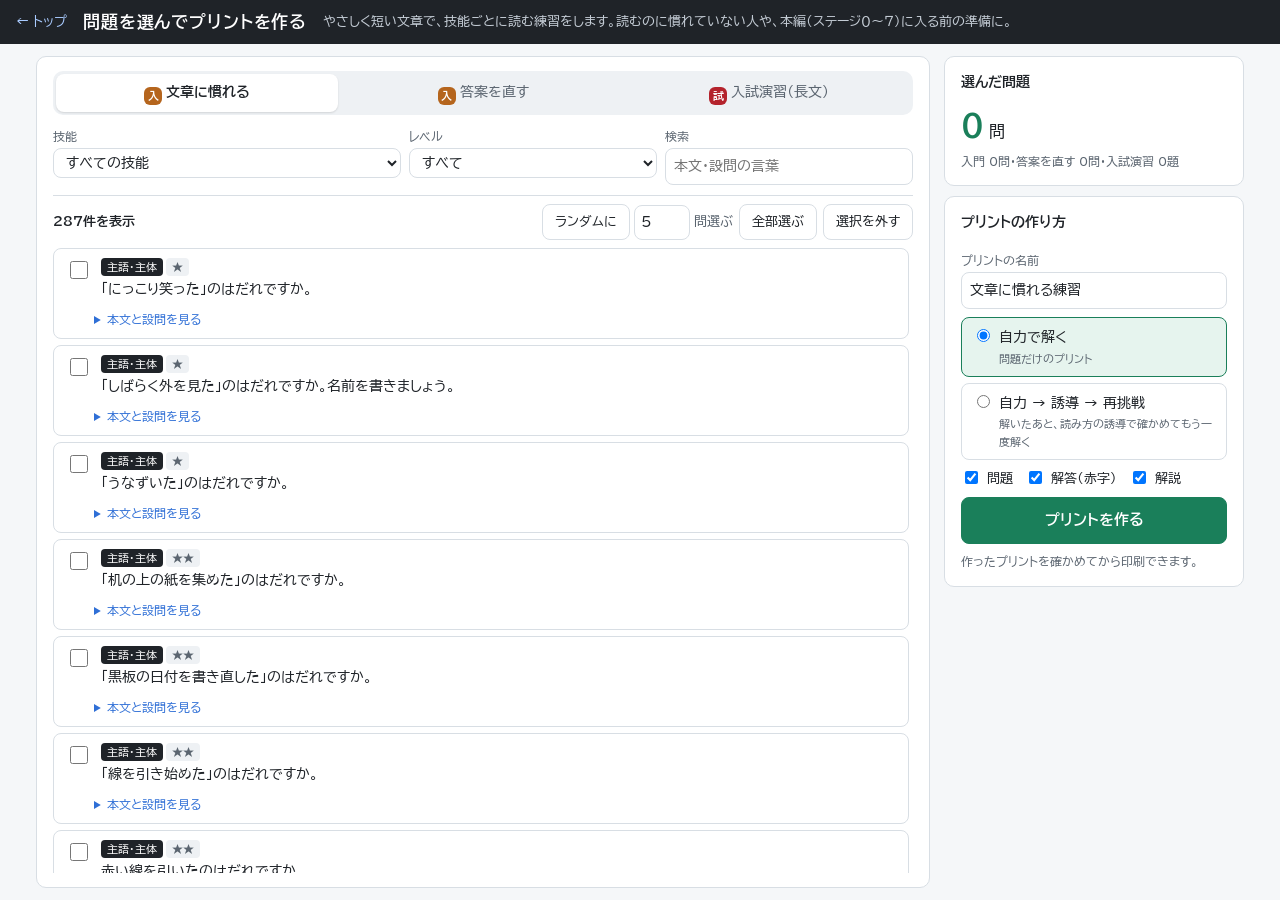
==== bank.html @ be64b283 "Restructure into 入門 → 本編 → 入試演習 and simplify the practice texts The practice bank did not line up wi" ====
<!doctype html>
<html lang="ja">
<head>
<meta charset="utf-8">
<meta name="viewport" content="width=device-width, initial-scale=1">
<title>練習問題｜読解ステップ</title>
<link rel="preconnect" href="https://fonts.googleapis.com">
<link rel="preconnect" href="https://fonts.gstatic.com" crossorigin>
<link href="https://fonts.googleapis.com/css2?family=BIZ+UDMincho&family=BIZ+UDPGothic:wght@400;700&display=swap" rel="stylesheet">
<link rel="stylesheet" href="assets/css/sheet.css">
<link rel="stylesheet" href="assets/css/ui.css">
<style>
  /* 練習問題ページ */

  .layout { display: grid; grid-template-columns: minmax(0, 1fr) 300px; gap: 14px; align-items: start; }
  .panel { background: var(--card); border: 1px solid var(--line); border-radius: var(--radius); padding: 14px 16px; min-width: 0; }

  .tabs { display: flex; gap: 4px; padding: 3px; background: var(--soft); border-radius: 10px; margin-bottom: 12px; }
  .tabs button .k { width: 18px; height: 18px; font-size: 11px; margin-right: 4px; vertical-align: -3px; }
  .tabs button { flex: 1; font: inherit; font-size: 14px; padding: 7px 8px; border: 0; border-radius: 8px; background: transparent; color: var(--sub); cursor: pointer; }
  .tabs button[aria-pressed="true"] { background: #fff; color: var(--ink); font-weight: 700; box-shadow: 0 1px 2px rgba(0, 0, 0, .12); }

  .filters { display: grid; grid-template-columns: minmax(0, 1.4fr) minmax(0, 1fr) minmax(0, 1fr); gap: 8px; margin-bottom: 10px; }
  .filters label { display: flex; flex-direction: column; gap: 2px; font-size: 12px; color: var(--sub); min-width: 0; }
  .filters label[hidden] { display: none; }

  .listbar { display: flex; gap: 6px; align-items: center; flex-wrap: wrap; font-size: 13px; color: var(--sub); padding: 8px 0; border-top: 1px solid var(--line); }
  .listbar #shown { margin-right: auto; font-weight: 700; color: var(--ink); }
  .listbar .rand { display: inline-flex; align-items: center; gap: 4px; }
  .listbar input[type="number"] { width: 4em; padding: 5px 6px; }

  .list { display: flex; flex-direction: column; gap: 6px; }
  .item { border: 1px solid var(--line); border-radius: 8px; background: #fff; }
  .item.on { background: var(--practice-soft); border-color: var(--practice); }
  .item .row { display: flex; gap: 10px; align-items: flex-start; padding: 9px 12px; cursor: pointer; }
  .item input { margin-top: 3px; width: 18px; height: 18px; flex: none; accent-color: var(--practice); }
  .item .qtext { font-size: 14px; min-width: 0; }
  .item .meta { display: flex; flex-wrap: wrap; gap: 3px; margin-bottom: 2px; }
  .item details { padding: 0 12px 8px 40px; font-size: 13px; }
  .item summary { cursor: pointer; color: var(--accent); font-size: 12px; }
  .item .pv { white-space: pre-wrap; background: var(--bg); padding: 8px; border-radius: 6px; margin: 6px 0; max-height: 260px; overflow: auto; }
  .tag { font-size: 11px; padding: 0 6px; border-radius: 4px; background: var(--soft); color: var(--sub); }
  .tag.st { background: var(--ink); color: #fff; }
  .empty { padding: 24px; text-align: center; color: var(--sub); }

  .side { position: sticky; top: 12px; display: flex; flex-direction: column; gap: 10px; }
  .side h2 { font-size: 14px; margin: 0 0 8px; }
  .countbox .count { font-size: 30px; font-weight: 700; color: var(--practice); font-variant-numeric: tabular-nums; }
  .small { font-size: 12px; color: var(--sub); }
  .opt { display: flex; flex-direction: column; gap: 8px; font-size: 14px; }
  .opt label { display: flex; gap: 6px; align-items: flex-start; }
  .opt .name { flex-direction: column; gap: 2px; font-size: 12px; color: var(--sub); }
  .opt .modes { display: grid; gap: 6px; }
  .opt .modes label { border: 1px solid var(--line); border-radius: 8px; padding: 8px 10px; cursor: pointer; }
  .opt .modes label:has(input:checked) { border-color: var(--practice); background: var(--practice-soft); }
  .opt .modes small { display: block; font-size: 11px; color: var(--sub); }
  .opt .outs { display: flex; flex-wrap: wrap; gap: 4px 12px; font-size: 13px; }
  .opt .btn.primary { padding: 10px 12px; font-size: 15px; width: 100%; }

  /* スマホ：設定は一覧の上、作るボタンは画面下に固定 */
  #mbar { display: none; }
  @media (max-width: 860px) {
    .layout { grid-template-columns: minmax(0, 1fr); }
    .side { position: static; }
    .side .countbox { display: none; }
    .opt .btn.primary, .opt .btn.primary + .small { display: none; }
    .filters { grid-template-columns: minmax(0, 1fr) minmax(0, 1fr); }
    .filters label:first-child { grid-column: 1 / -1; }
    .wrap { padding-bottom: 96px; }
    #mbar {
      display: flex; position: fixed; left: 0; right: 0; bottom: 0; z-index: 30;
      align-items: center; gap: 12px; padding: 10px 16px calc(10px + env(safe-area-inset-bottom, 0px));
      background: var(--ink); color: #fff;
    }
    #mbar .c { font-size: 14px; flex: 1; white-space: nowrap; }
    #mbar select { font-size: 13px; padding: 6px; }
    #mbar b { font-size: 20px; }
    #mbar .btn.primary { padding: 9px 16px; }
  }

  #out-bar { position: sticky; top: 0; z-index: 25; display: flex; gap: 12px; align-items: center; justify-content: center; flex-wrap: wrap; padding: 10px 16px; background: var(--ink); color: #fff; font-size: 14px; }
  #out-bar .btn { background: var(--accent); border-color: var(--accent); color: #fff; font-weight: 700; }
  #out-bar .small { color: #c4ccd5; }
  #out-bar .warn { color: #ffb4b4; }
  #sheets:not(:empty) { background: #8a8f96; }

  /* PC：1画面に収め、問題の一覧だけを中でスクロールする */
  @media (min-width: 861px) {
    .wrap { max-width: 1240px; padding: 12px 16px; height: calc(100vh - 44px); display: flex; flex-direction: column; }
    .layout { flex: 1; min-height: 0; grid-template-rows: minmax(0, 1fr); align-items: stretch; }
    .layout > .panel { height: 100%; display: flex; flex-direction: column; }
    .list { flex: 1; min-height: 0; overflow-y: auto; padding-right: 4px; }
    .side { position: static; height: 100%; overflow-y: auto; }
  }
  #out-bar[hidden] { display: none; }
  /* 作ったプリントの確認画面 */
  body.previewing .ui-shell, body.previewing #mbar { display: none; }
  #out-bar #back-pick { background: #fff; color: var(--ink); border-color: #fff; }
  @media print {
    .ui-shell, #out-bar, #mbar { display: none !important; }
    body.ui-page, #sheets:not(:empty) { background: none; }
  }
</style>
</head>
<body class="ui-page bank">
<div class="ui-shell">
  <header class="topbar">
    <a class="back" href="index.html">← トップ</a>
    <span class="logo">問題を選んでプリントを作る</span>
    <span class="crumb" id="kind-desc"></span>
  </header>
  <div class="wrap">
    <div class="layout">
      <section class="panel">
        <div class="tabs" role="group" aria-label="問題の種類">
          <button type="button" data-kind="skill" aria-pressed="true"><span class="k intro">入</span>文章に慣れる</button>
          <button type="button" data-kind="kaizen" aria-pressed="false"><span class="k intro">入</span>答案を直す</button>
          <button type="button" data-kind="big" aria-pressed="false"><span class="k exam">試</span>入試演習（長文）</button>
        </div>
        <div class="filters">
          <label id="f-skill-wrap">技能<select id="f-skill"></select></label>
          <label id="f-level-wrap">レベル<select id="f-level"></select></label>
          <label>検索<input type="text" id="f-q" placeholder="本文・設問の言葉"></label>
        </div>
        <div class="listbar">
          <span id="shown"></span>
          <span class="rand"><button type="button" class="btn" id="sel-rand">ランダムに</button><input type="number" id="rand-n" value="5" min="1" max="30" aria-label="ランダムに選ぶ数">問選ぶ</span>
          <button type="button" class="btn" id="sel-all">全部選ぶ</button>
          <button type="button" class="btn" id="sel-clear">選択を外す</button>
        </div>
        <div class="list" id="list"></div>
      </section>
      <aside class="side">
        <div class="panel countbox">
          <h2>選んだ問題</h2>
          <div><span class="count" id="count">0</span> 問</div>
          <div class="small" id="count-detail"></div>
        </div>
        <div class="panel opt">
          <h2>プリントの作り方</h2>
          <label class="name" for="p-title">プリントの名前<input type="text" id="p-title" value="文章に慣れる練習"></label>
          <div class="modes">
            <label><input type="radio" name="mode" value="self" checked><span>自力で解く<small>問題だけのプリント</small></span></label>
            <label><input type="radio" name="mode" value="guided"><span>自力 → 誘導 → 再挑戦<small>解いたあと、読み方の誘導で確かめてもう一度解く</small></span></label>
          </div>
          <div class="outs">
            <label><input type="checkbox" id="o-q" checked> 問題</label>
            <label><input type="checkbox" id="o-a" checked> 解答（赤字）</label>
            <label><input type="checkbox" id="o-k" checked> 解説</label>
          </div>
          <button type="button" class="btn primary" id="make">プリントを作る</button>
          <div class="small">作ったプリントを確かめてから印刷できます。</div>
        </div>
      </aside>
    </div>
  </div>
</div>
<div id="mbar"><span class="c"><b id="mcount">0</b> 問</span><select id="mmode" aria-label="プリントの形"><option value="self">自力で解く</option><option value="guided">自力→誘導→再挑戦</option></select><button type="button" class="btn primary" id="mmake">プリントを作る</button></div>
<div id="out-bar" hidden>
  <button type="button" class="btn" id="back-pick">← 問題選びにもどる</button>
  <span id="out-info"></span>
  <button type="button" class="btn" id="do-print">印刷する</button>
  <span class="small">A4・横向き／余白なし／倍率100％／背景のグラフィックをオン</span>
  <span class="warn" id="out-warn"></span>
</div>
<main class="sheets" id="sheets"></main>

<script src="assets/js/yomi.js"></script>
<script src="data/stages.js"></script>
<script src="data/bank.js"></script>
<script src="data/bank-plus.js"></script>
<script src="assets/js/practice.js"></script>
<script src="assets/js/bank.js"></script>
<script src="assets/js/fit.js"></script>
</body>
</html>
---- assets/css/sheet.css ----
/* =========================================================
   読解プリント：縦書き A4 横 印刷用スタイル
   ========================================================= */
@page { size: A4 landscape; margin: 0; }

:root {
  --ink: #1a1a1a;
  --sub: #555;
  --rule: #444;
  --soft: #f1f1ef;
  --ans: #d4002a;
  --sheet-w: 297mm;
  --sheet-h: 210mm;
}

* { box-sizing: border-box; -webkit-print-color-adjust: exact; print-color-adjust: exact; }

html, body { margin: 0; padding: 0; }
body {
  background: #8a8f96;
  color: var(--ink);
  font-family: "BIZ UDMincho", "Hiragino Mincho ProN", "Yu Mincho", "IPAMincho", serif;
}

/* ---------- 画面用ツールバー ---------- */
.toolbar {
  position: sticky; top: 0; z-index: 10;
  display: flex; flex-wrap: wrap; align-items: center; gap: 8px 12px;
  padding: 8px 16px;
  background: #1f2328; color: #fff;
  font-family: "BIZ UDPGothic", "Hiragino Sans", "Yu Gothic", sans-serif;
  font-size: 14px;
}
.toolbar .tb-row { display: flex; flex-wrap: wrap; gap: 8px 14px; align-items: center; }
.toolbar a { color: #a9cbff; text-decoration: none; }
.toolbar .title { font-weight: bold; font-size: 15px; margin-right: auto; min-width: 0; }
.toolbar .tb-prac { padding: 4px 12px; border-radius: 999px; background: #1a7f5a; color: #fff; font-weight: bold; font-size: 13px; }
.toolbar .tb-group { display: inline-flex; gap: 2px; padding: 2px; border-radius: 8px; background: #33383e; }
.toolbar .tb-group label { padding: 4px 10px; border-radius: 6px; }
.toolbar .tb-group label:has(input:checked) { background: #4a5058; }
.toolbar label { display: inline-flex; gap: 4px; align-items: center; cursor: pointer; }
.toolbar input { accent-color: #2f81f7; }
.toolbar button {
  font: inherit; font-weight: bold;
  padding: 6px 22px; border: 0; border-radius: 6px;
  background: #2f81f7; color: #fff; cursor: pointer;
}
.toolbar .warn { color: #ffb4b4; font-weight: bold; width: 100%; }
.toolbar .note { color: #aeb7c0; font-size: 12px; }
.toolbar :focus-visible { outline: 2px solid #a9cbff; outline-offset: 2px; }

.sheets { padding: 16px 0 40px; }

/* ---------- 用紙 ---------- */
.sheet {
  width: var(--sheet-w); height: var(--sheet-h);
  margin: 0 auto 16px;
  padding: 11mm 12mm 13mm;
  background: #fff;
  position: relative;
  overflow: hidden;
  box-shadow: 0 2px 10px rgba(0,0,0,.35);
}
.sheet.overflow { outline: 4px solid #e5484d; }
.sheet-body {
  writing-mode: vertical-rl;
  width: 100%; height: 100%;
  overflow: hidden;
  font-size: 10.5pt;
  line-height: 1.85;
}
.sheet-foot {
  position: absolute; left: 0; right: 0; bottom: 4.5mm;
  text-align: center; font-size: 8pt; color: var(--sub);
  font-family: "BIZ UDPGothic", sans-serif;
}

@media print {
  body { background: none; }
  .toolbar { display: none; }
  .sheets { padding: 0; }
  .sheet { margin: 0; box-shadow: none; break-after: page; page-break-after: always; }
  .sheet:last-child { break-after: auto; page-break-after: auto; }
  .sheet.overflow { outline: none; }
  .no-print { display: none !important; }
}

/* ---------- ブロック共通 ---------- */
.sheet-body > * { margin-block-end: 5mm; }
.sheet-body > *:last-child { margin-block-end: 0; }
.gothic { font-family: "BIZ UDPGothic", "Hiragino Sans", "Yu Gothic", sans-serif; }

/* ---------- 見出し（右端の帯） ---------- */
.head {
  display: flex; justify-content: space-between;
  padding-block-end: 3mm;
  border-block-end: 2px solid var(--ink);
  font-family: "BIZ UDPGothic", sans-serif;
}
.head .t-left { display: flex; gap: 3mm; align-items: flex-start; }
.head .stage {
  white-space: nowrap;
  display: inline-block;
  padding: 2mm 1mm; border-radius: 1.5mm;
  background: var(--ink); color: #fff;
  font-size: 9pt; line-height: 1.3; font-weight: bold;
}
.head .ttl { font-size: 15.5pt; font-weight: bold; line-height: 1.25; letter-spacing: .04em; }
.head .subttl { font-size: 9.5pt; color: var(--sub); line-height: 1.4; }
.head .level { font-size: 9pt; line-height: 1.4; }
.head .fields { display: flex; gap: 0; align-items: stretch; font-size: 8.5pt; line-height: 1.4; }
.head .field {
  border: 1px solid var(--rule);
  padding: 1.5mm .8mm;
  inline-size: auto;
}
.head .field + .field { border-block-start: 0; }
.head .field.name { min-inline-size: 36mm; }
.head .field.date { min-inline-size: 25mm; }
.head .field.self { min-inline-size: 30mm; }
.head.cont .ttl { font-size: 12pt; }

/* ---------- ねらい ---------- */
.aim {
  font-family: "BIZ UDPGothic", sans-serif;
  font-size: 9pt; line-height: 1.6; color: var(--sub);
}

/* ---------- ポイント（学習の要点） ---------- */
.point {
  border: 1.5px solid var(--ink);
  background: var(--soft);
  padding: 3mm 2.5mm;
  font-size: 10pt; line-height: 1.75;
}
.point .pt-ttl {
  display: inline-block; margin-block-end: 1.5mm;
  padding: 1.2mm .6mm; background: var(--ink); color: #fff;
  font-family: "BIZ UDPGothic", sans-serif; font-weight: bold; font-size: 9.5pt; line-height: 1.2;
}
.point p { margin: 0; }
.point b, .rule b { font-family: "BIZ UDPGothic", sans-serif; }
.point .rule {
  margin-block: 1.5mm; padding: 1.5mm 1mm;
  border: 1px dashed var(--ink); background: #fff;
}

/* ---------- 例題 ---------- */
.ex {
  border: 1px solid var(--rule);
  padding: 3mm 2.5mm;
  font-size: 10pt;
}
.ex .ex-ttl {
  font-family: "BIZ UDPGothic", sans-serif; font-weight: bold;
}
.ex p { margin: 0; }
.ex .ex-a { color: var(--ink); font-family: "BIZ UDPGothic", sans-serif; }

/* ---------- 問題 ---------- */
.q { }
.q .q-ttl {
  font-family: "BIZ UDPGothic", sans-serif; font-weight: bold;
  font-size: 10.5pt;
}
.q .q-no {
  display: inline-block;
  padding: .8mm .4mm; margin-inline-end: 1mm;
  border: 1.5px solid var(--ink); border-radius: 1mm;
  font-size: 10pt; line-height: 1.1; font-weight: bold;
}
.q p { margin: 0; }
.q .sub { margin-block-start: 1.2mm; }
.q .sub-no { font-family: "BIZ UDPGothic", sans-serif; font-weight: bold; }
.indent { padding-inline-start: 1em; }
.hang { padding-inline-start: 1.5em; text-indent: -1.5em; }
.mt { margin-block-start: 1.5mm; }
.mt2 { margin-block-start: 3mm; }
.small { font-size: 9pt; }
.right { text-align: end; }

/* ---------- 本文 ---------- */
.passage {
  border-inline-start: 0;
  padding-block: 0 1mm;
  font-size: 10.5pt; line-height: 1.95;
}
.passage .ps-ttl { font-family: "BIZ UDPGothic", sans-serif; font-weight: bold; font-size: 10pt; }
.passage p { margin: 0; text-indent: 1em; }
.passage p.noind { text-indent: 0; }
.passage .pno {
  font-family: "BIZ UDPGothic", sans-serif; font-size: 8.5pt;
  text-indent: 0; margin-inline-end: .2em;
}
.passage .src { font-size: 8.5pt; color: var(--sub); text-align: end; text-indent: 0; }
.frame { border: 1px solid var(--rule); padding: 2.5mm 2mm; }

/* 傍線・波線 */
.bo {
  text-decoration: underline; text-decoration-thickness: 1px;
  text-underline-position: right; text-underline-offset: 1.5px;
}
.bo2 {
  text-decoration: underline double; text-decoration-thickness: 1px;
  text-underline-position: right; text-underline-offset: 1.5px;
}
.nami {
  text-decoration: underline wavy; text-decoration-thickness: 1px;
  text-underline-position: right; text-underline-offset: 1.5px;
}
.bo-no { font-family: "BIZ UDPGothic", sans-serif; font-size: 8.5pt; }
.em { font-family: "BIZ UDPGothic", sans-serif; font-weight: bold; }
.dots { text-emphasis: filled dot; -webkit-text-emphasis: filled dot; }

/* ---------- 解答欄 ---------- */
.a { visibility: hidden; color: var(--ans); font-family: "BIZ UDPGothic", sans-serif; }
.show-ans .a { visibility: visible; }

/* （　　）型の書き込み欄 */
.blank {
  display: inline-block; position: relative;
  block-size: 1.9em;
  border: 1px solid var(--rule);
  vertical-align: middle;
  margin-inline: .15em;
  line-height: 1.8em;
  text-indent: 0;
}
.blank > .a {
  position: absolute; inset: 0;
  padding-block-start: .25em;
  font-size: .82em; line-height: 2.25em;
  white-space: nowrap; overflow: visible;
}
.blank > .lbl {
  position: absolute; inset-block-start: -.05em; inset-inline-start: -.05em;
  font-size: 7pt; line-height: 1; color: var(--sub);
  font-family: "BIZ UDPGothic", sans-serif;
}

/* 本文中の空所（Ａ）など */
.slot {
  display: inline-block; position: relative;
  inline-size: 2.2em; block-size: 1.7em;
  border: 1px solid var(--ink);
  vertical-align: middle; text-align: center;
  margin-inline: .1em; text-indent: 0;
  font-family: "BIZ UDPGothic", sans-serif; font-size: .9em; line-height: 1.7em;
}
.show-ans .slot .slbl { display: none; }
.slot .a { position: absolute; inset: 0; line-height: 1.85em; }

/* 記号を書く□ */
.kbox {
  display: inline-block; position: relative;
  inline-size: 2.3em; block-size: 2.3em;
  border: 1.5px solid var(--ink);
  vertical-align: middle; text-align: center;
  margin-inline: .2em; text-indent: 0;
  line-height: 2.2em;
}
.kbox > .a { font-size: 1.1em; }
.kbox-wide { inline-size: auto; padding-inline: .4em; min-inline-size: 2.3em; }
.kbox-wide > .a { white-space: nowrap; }

/* 書き込み行（縦の罫線） */
.lines {
  position: relative;
  display: block;
  border: 1px solid var(--rule);
  background-image: repeating-linear-gradient(to left, transparent 0 calc(var(--lh) - .25mm), #9a9a9a calc(var(--lh) - .25mm) var(--lh));
  margin-block-start: 1.5mm;
  text-indent: 0;
}
.lines > .a {
  display: block;
  padding-inline: 1.5mm;
  font-size: 9.5pt;
  white-space: normal;
}
.lines > .a.fit { position: absolute; inset: 0; overflow: hidden; }

/* 原稿用紙 */
.genko {
  display: block; position: relative;
  font-size: 0; line-height: 0;
  margin-block-start: 1.5mm;
  border: 1.5px solid var(--ink);
  inline-size: max-content;
  text-indent: 0;
}
.genko .gc { display: block; block-size: 7mm; white-space: nowrap; }
.genko .gc + .gc { border-block-start: 1px solid #888; }
.genko .gc.five { border-block-end: 1.5px solid var(--ink); }
.genko .cell {
  display: inline-block;
  inline-size: 7mm; block-size: 7mm;
  font-size: 10.5pt; line-height: 7mm; text-align: center;
  vertical-align: top;
}
.genko .cell + .cell { border-block-start: 1px dotted #9a9a9a; }
.genko .cell .a { font-family: "BIZ UDMincho", serif; }
.genko-cap { font-family: "BIZ UDPGothic", sans-serif; font-size: 8pt; color: var(--sub); }

/* 選択肢 */
.choices { margin-block-start: 1mm; }
.choices > div { padding-inline-start: 1.5em; text-indent: -1.5em; }
.choices .ck { font-family: "BIZ UDPGothic", sans-serif; font-weight: bold; margin-inline-end: .5em; }
.show-ans .choices > div.correct .ck {
  border-radius: 50%; outline: 1.5px solid var(--ans); color: var(--ans);
}

/* 語群 */
.gogun {
  display: inline-block;
  border: 1px solid var(--rule); padding: 1mm .8mm;
  font-size: 9.5pt; line-height: 2;
  text-indent: 0;
}
.gogun .gg-ttl { font-family: "BIZ UDPGothic", sans-serif; font-size: 8.5pt; }

/* ヒント */
.hint {
  border: 1.5px dotted var(--ink);
  border-radius: 2mm;
  padding: 2.5mm 2mm;
  font-size: 9.5pt; line-height: 1.7;
}
.hint .h-ttl { font-family: "BIZ UDPGothic", sans-serif; font-weight: bold; }
.hint p { margin: 0; }

/* 手順（解き方チェック） */
.steps { margin-block-start: 1mm; }
.steps .st {
  display: block;
  padding-inline-start: 2.6em; text-indent: -2.6em;
}
.steps .st-no {
  display: inline-block; text-indent: 0;
  inline-size: auto; padding: .4mm .3mm; margin-inline-end: .4em;
  background: var(--ink); color: #fff;
  font-family: "BIZ UDPGothic", sans-serif; font-size: 8.5pt; line-height: 1.2;
}

/* 図：流れ（ア→イ→ウ／心情の変化など） */
.flow {
  display: flex; flex-direction: column;
  align-items: flex-start; gap: 0;
  margin-block-start: 1.5mm;
  text-indent: 0;
}
.flow .fbox {
  border: 1.5px solid var(--ink);
  padding: 1.5mm 1.2mm;
  inline-size: var(--fh, 62mm);
  min-block-size: 16mm;
  font-size: 10pt; line-height: 1.75;
  position: relative;
}
.flow .fbox .flbl {
  display: inline-block;
  padding: .5mm .3mm; margin-inline-end: 1mm;
  background: var(--ink); color: #fff;
  font-family: "BIZ UDPGothic", sans-serif; font-size: 8.5pt; line-height: 1.2;
}
.flow .fbox.blankbox { min-block-size: 22mm; }
.flow .fbox .a { font-size: 9.5pt; }
.flow .fcon {
  inline-size: var(--fh, 62mm);
  padding-block: 1mm;
  display: flex; flex-direction: row; align-items: center; justify-content: center; gap: 1mm;
  font-family: "BIZ UDPGothic", sans-serif; font-size: 8.5pt; line-height: 1.2;
}
.flow .fcon svg { writing-mode: horizontal-tb; display: block; }

/* 小問の二段組 */
.qgrid { display: flex; flex-direction: row; flex-wrap: wrap; gap: 4mm 4mm; margin-block-start: 1.5mm; }
.qcell { flex: none; }

/* 表 */
table.tbl { border-collapse: collapse; font-size: 9.5pt; line-height: 1.6; text-indent: 0; }
table.tbl th, table.tbl td { border: 1px solid var(--rule); padding: 1.5mm 1mm; vertical-align: top; }
table.tbl th { background: var(--soft); font-family: "BIZ UDPGothic", sans-serif; font-weight: bold; }
table.tbl td.tw { block-size: 2.8em; }
table.tbl td.tw { position: relative; }
table.tbl td.tw .a { position: absolute; inset: 1mm; font-size: 9pt; line-height: 1.5; }

/* 解説ページ */
.kai {
  font-size: 9.8pt; line-height: 1.8;
}
.kai .k-ttl {
  font-family: "BIZ UDPGothic", sans-serif; font-weight: bold;
}
.kai .k-ans {
  font-family: "BIZ UDPGothic", sans-serif; color: var(--ans); font-weight: bold;
}
.kai p { margin: 0; }
.kai .k-rule {
  display: inline-block; margin-block-start: 1mm;
  border: 1px solid var(--ink); padding: .8mm .6mm;
  font-family: "BIZ UDPGothic", sans-serif; font-size: 8.5pt; line-height: 1.5;
}

.tcy { text-combine-upright: all; -webkit-text-combine: horizontal; }

/* 会話文の行は字下げしない */
.passage p:has(> .noind-line:first-child) { text-indent: 0; }
.tw-sp { display: inline-block; block-size: 2.4em; }

/* 画面の縮小表示（fit.js）は印刷では使わない */
@media print { .sheets { zoom: 1 !important; } }
.sheets:empty { padding: 0; }
---- assets/css/ui.css ----
/* =========================================================
   画面用（一覧・練習問題ページ）の共通スタイル
   ========================================================= */
:root {
  --ink: #1f2328;
  --sub: #5b6570;
  --line: #d8dee4;
  --soft: #eef1f4;
  --bg: #f5f7f9;
  --card: #fff;
  --accent: #2f6fd6;
  --accent-soft: #eaf1fd;
  --learn: #2f6fd6;
  --practice: #1a7f5a;
  --practice-soft: #e6f4ee;
  --intro: #b5651d;
  --intro-soft: #fbf1e7;
  --radius: 10px;
}
* { box-sizing: border-box; }
body.ui-page {
  margin: 0; background: var(--bg); color: var(--ink);
  font-family: "BIZ UDPGothic", "Hiragino Sans", "Yu Gothic", sans-serif;
  line-height: 1.65; -webkit-text-size-adjust: 100%;
}
.ui-page a { color: var(--accent); }
.ui-page :focus-visible { outline: 2px solid var(--accent); outline-offset: 2px; }

/* ---------- 共通の部品 ---------- */
.wrap { max-width: 1120px; margin: 0 auto; padding: 18px 16px 72px; }
.k { display: inline-grid; place-items: center; flex: none; width: 22px; height: 22px; border-radius: 6px; color: #fff; font-size: 13px; font-weight: 700; line-height: 1; }
.k.learn { background: var(--learn); }
.k.practice { background: var(--practice); }
.k.exam { background: #b4232c; }
.k.intro { background: var(--intro); }

.badge { flex: none; width: 44px; height: 44px; border-radius: 10px; background: var(--ink); color: #fff; display: grid; place-items: center; font-weight: 700; font-size: 20px; }
.stage-body { display: grid; grid-template-columns: minmax(0, 1.55fr) minmax(0, 1fr); border-top: 1px solid var(--line); }
@media (max-width: 820px) { .stage-body { grid-template-columns: minmax(0, 1fr); } }

.col { padding: 12px 18px 16px; min-width: 0; }
.col-h { display: flex; align-items: center; gap: 8px; font-size: 14px; font-weight: 700; margin-bottom: 6px; }
.col-h .cnt { margin-left: auto; font-weight: 400; font-size: 12px; color: var(--sub); }

/* 解き方プリントの一覧（1行1枚） */
.plist { list-style: none; margin: 0; padding: 0; }
.plist a {
  display: grid; grid-template-columns: 2.6em minmax(0, 1fr) auto; gap: 8px; align-items: baseline;
  padding: 7px 8px; margin: 0 -8px; border-radius: 6px; color: var(--ink); text-decoration: none;
}
.plist a:hover { background: var(--accent-soft); }
.plist .pid { font-weight: 700; color: var(--learn); font-variant-numeric: tabular-nums; }
.plist .pt { font-weight: 700; font-size: 14px; }
.plist .ps { display: block; font-size: 12px; color: var(--sub); font-weight: 400; }
.lv { display: inline-flex; gap: 1px; }
.lv i { width: 7px; height: 7px; border-radius: 50%; background: var(--line); }
.lv i.on { background: var(--learn); }
.col .more { display: inline-block; margin-top: 8px; font-size: 13px; text-decoration: none; }

/* 練習問題 */
.col.practice { background: var(--practice-soft); border-left: 1px solid var(--line); }
@media (max-width: 820px) { .col.practice { border-left: 0; border-top: 1px solid var(--line); } }
.col.practice .col-h { color: var(--practice); }
.chips { display: flex; flex-wrap: wrap; gap: 4px; margin: 2px 0 12px; }
.chip { font-size: 12px; padding: 1px 8px; border-radius: 999px; background: #fff; border: 1px solid #cfe3d8; color: #2c4a3d; }
.acts { display: grid; gap: 6px; }
.ui-page .act {
  display: flex; justify-content: space-between; align-items: center; gap: 8px;
  padding: 8px 12px; border-radius: 8px; text-decoration: none; font-size: 14px; font-weight: 700;
  background: var(--practice); color: #fff;
}
.ui-page .act small { font-weight: 400; font-size: 12px; opacity: .9; }
.ui-page .act.sub { background: #fff; color: var(--practice); border: 1px solid var(--practice); }
.ui-page .act:hover { filter: brightness(1.06); }

/* ---------- ボタン・フォーム（共通） ---------- */
.btn {
  font: inherit; font-size: 13px; padding: 6px 12px; border: 1px solid var(--line); border-radius: 8px;
  background: #fff; color: var(--ink); cursor: pointer; text-decoration: none; display: inline-block;
}
.btn:hover { background: var(--soft); }
.ui-page .btn.primary { background: var(--practice); border-color: var(--practice); color: #fff; font-weight: 700; }
.btn.primary:hover { filter: brightness(1.06); background: var(--practice); }
.ui-page select, .ui-page input[type="text"], .ui-page input[type="number"] {
  font: inherit; font-size: 14px; padding: 6px 8px; border: 1px solid var(--line); border-radius: 8px;
  background: #fff; color: var(--ink); max-width: 100%; min-width: 0;
}

/* =========================================================
   1画面に収めるレイアウト（上のバー＋左のステージ一覧＋右の内容）
   ========================================================= */
.topbar {
  display: flex; align-items: center; gap: 10px 16px; flex-wrap: wrap;
  padding: 8px 16px; background: var(--ink); color: #fff; font-size: 13px;
}
.topbar .logo { font-size: 17px; font-weight: 700; letter-spacing: .05em; color: #fff; text-decoration: none; }
.topbar .crumb { color: #c4ccd5; display: flex; align-items: center; gap: 6px; flex-wrap: wrap; }
.topbar .crumb .k { width: 18px; height: 18px; font-size: 11px; }
.topbar .tip { margin-left: auto; color: #8d97a1; font-size: 12px; }
.topbar a.back { color: #a9cbff; text-decoration: none; }

.app { display: grid; grid-template-columns: 236px minmax(0, 1fr); min-height: calc(100vh - 41px); }
.rail { background: var(--card); border-right: 1px solid var(--line); padding: 10px 8px; }
.rail ol { list-style: none; margin: 0; padding: 0; display: grid; gap: 2px; position: sticky; top: 10px; }
.rail button {
  width: 100%; display: grid; grid-template-columns: 28px minmax(0, 1fr); gap: 0 8px; align-items: center;
  padding: 7px 8px; border: 0; border-radius: 8px; background: none; text-align: left; cursor: pointer;
  font: inherit; color: var(--ink);
}
.rail button:hover { background: var(--soft); }
.rail button[aria-current="true"] { background: var(--ink); color: #fff; }
.rail .n {
  grid-row: span 2; display: grid; place-items: center; width: 28px; height: 28px; border-radius: 7px;
  background: var(--soft); font-weight: 700; font-size: 14px;
}
.rail button[aria-current="true"] .n { background: #fff; color: var(--ink); }
.rail .nm { font-size: 13px; font-weight: 700; line-height: 1.3; }
.rail .ct { font-size: 11px; color: var(--sub); }
.rail button[aria-current="true"] .ct { color: #c4ccd5; }
.rail li.exam .n { background: #b4232c; color: #fff; }
.rail li.intro .n { background: var(--intro); color: #fff; }
.rail .sep { font-size: 11px; color: var(--sub); padding: 8px 8px 2px; font-weight: 700; }

.pane { padding: 16px 20px 24px; min-width: 0; }
.pane-h { display: flex; gap: 12px; align-items: flex-start; margin-bottom: 12px; }
.pane-h h2 { margin: 0; font-size: 20px; line-height: 1.35; }
.pane-h p { margin: 2px 0 0; font-size: 13px; color: var(--sub); max-width: 70ch; }
.pane-h .nav { margin-left: auto; display: flex; gap: 4px; flex: none; }
.pane .stage-body { border: 1px solid var(--line); border-radius: var(--radius); background: var(--card); overflow: hidden; }

/* 一覧の内容 */
.badge.intro { background: var(--intro); }
.badge.exam { background: #b4232c; }
.card { border: 1px solid var(--line); border-radius: var(--radius); background: var(--card); padding: 12px 18px 14px; }
.card .col-h .more { margin: 0 0 0 12px; font-weight: 400; font-size: 13px; text-decoration: none; }
.plist a > .cnt { font-size: 12px; color: var(--sub); }
.plist.cols { column-width: 340px; column-gap: 28px; }
.plist.cols li { break-inside: avoid; }
.warm { margin: 10px 0 0; padding-top: 10px; border-top: 1px solid var(--line); font-size: 13px; color: var(--sub); display: flex; align-items: center; gap: 6px; flex-wrap: wrap; }
.warm .k { width: 18px; height: 18px; font-size: 11px; }
.acts.row { grid-template-columns: repeat(auto-fit, minmax(170px, 1fr)); margin-bottom: 12px; }
.acts.row .act { flex-wrap: wrap; gap: 0 8px; }
.ui-page .act.sub { color: var(--intro); border-color: var(--intro); }
.ui-page .acts.row .act:not(.sub) { background: var(--intro); }
.groups { display: grid; grid-template-columns: repeat(auto-fill, minmax(300px, 1fr)); gap: 10px; }
.grp { border: 1px solid var(--line); border-radius: var(--radius); background: var(--card); padding: 10px 14px; }
.grp h3 { margin: 0 0 4px; font-size: 13px; color: var(--intro); }
.grp ul { list-style: none; margin: 0; padding: 0; }
.grp li { display: grid; grid-template-columns: minmax(0, 1fr) auto auto; gap: 8px; align-items: center; padding: 4px 0; border-top: 1px dashed var(--line); }
.grp li:first-child { border-top: 0; }
.grp li > a:first-child { color: var(--ink); text-decoration: none; min-width: 0; white-space: nowrap; overflow: hidden; text-overflow: ellipsis; }
.grp li > a:first-child:hover b { color: var(--intro); }
.grp b { font-size: 14px; margin-right: 6px; }
.grp li span:not(.cnt) { font-size: 12px; color: var(--sub); }
.grp .cnt { font-size: 12px; color: var(--sub); }
.ui-page .grp .mini { font-size: 12px; padding: 2px 8px; border: 1px solid var(--intro); border-radius: 999px; color: var(--intro); text-decoration: none; white-space: nowrap; }
.ui-page .grp .mini:hover { background: var(--intro-soft); }

@media (max-width: 760px) {
  .rail .sep { display: none; }
  .topbar .tip, .topbar .crumb { display: none; }
  .app { grid-template-columns: minmax(0, 1fr); min-height: 0; }
  .rail { border-right: 0; border-bottom: 1px solid var(--line); padding: 6px 8px; position: sticky; top: 0; z-index: 10; }
  .rail ol { display: flex; overflow-x: auto; gap: 4px; position: static; scrollbar-width: none; }
  .rail li { flex: none; }
  .rail button { grid-template-columns: auto; padding: 4px; }
  .rail .nm, .rail .ct { display: none; }
  .rail .n { grid-row: auto; width: 34px; height: 34px; }
  .pane { padding: 12px 16px 20px; }
  .pane-h .nav { display: none; }
}
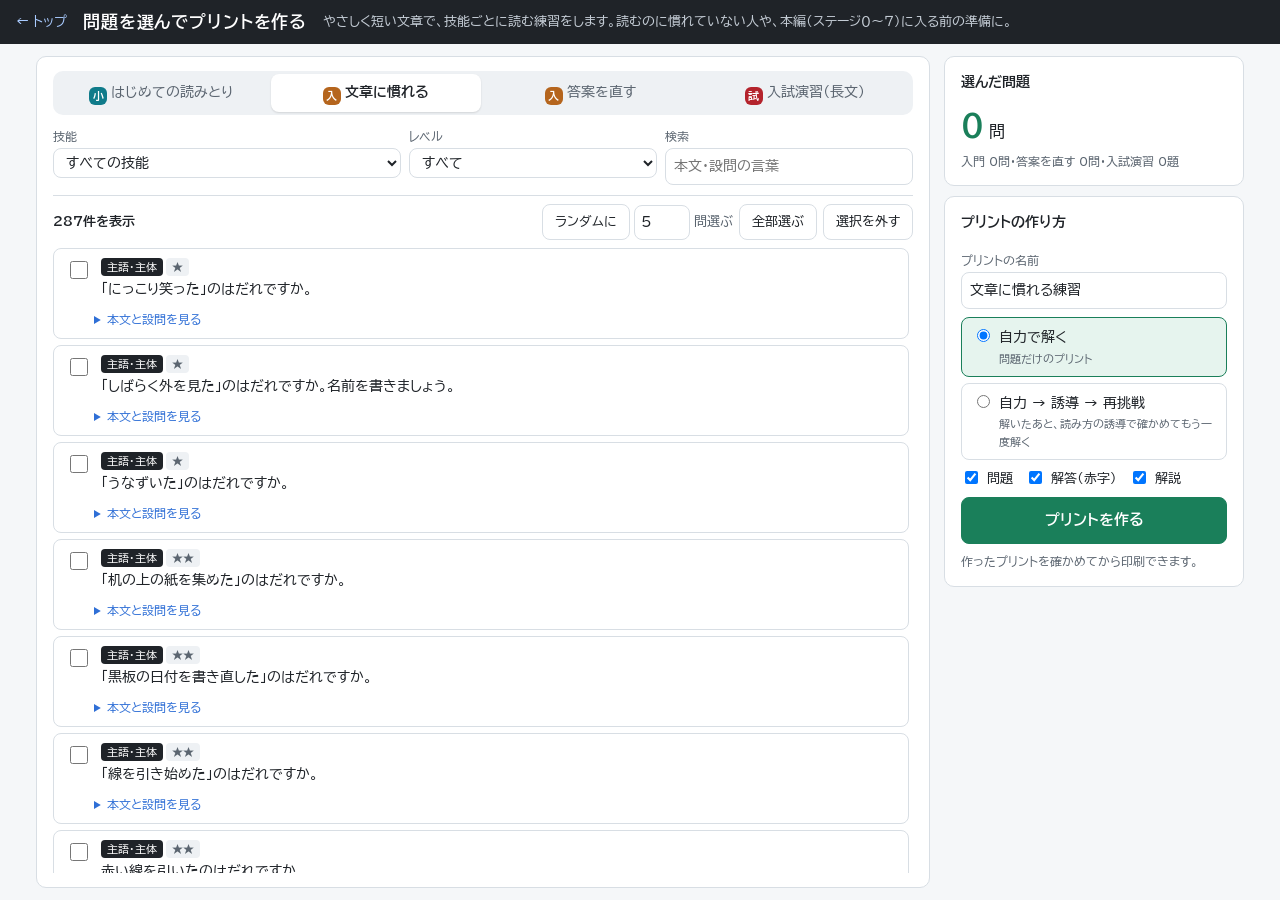
==== commit f08603f7: "Add a 小学校低学年 tier: はじめての読みとり (grades 1-2) - 48 new reading sets (8 skills × ★/★★/★★★) in data/kids.j" ====
--- a/bank.html
+++ b/bank.html
@@ -113,6 +113,7 @@
     <div class="layout">
       <section class="panel">
         <div class="tabs" role="group" aria-label="問題の種類">
+          <button type="button" data-kind="kids" aria-pressed="false"><span class="k kid">小</span>はじめての読みとり</button>
           <button type="button" data-kind="skill" aria-pressed="true"><span class="k intro">入</span>文章に慣れる</button>
           <button type="button" data-kind="kaizen" aria-pressed="false"><span class="k intro">入</span>答案を直す</button>
           <button type="button" data-kind="big" aria-pressed="false"><span class="k exam">試</span>入試演習（長文）</button>
@@ -169,6 +170,7 @@
 <script src="data/stages.js"></script>
 <script src="data/bank.js"></script>
 <script src="data/bank-plus.js"></script>
+<script src="data/kids.js"></script>
 <script src="assets/js/practice.js"></script>
 <script src="assets/js/bank.js"></script>
 <script src="assets/js/fit.js"></script>
--- a/assets/css/sheet.css
+++ b/assets/css/sheet.css
@@ -298,7 +298,7 @@
   font-size: 10.5pt; line-height: 7mm; text-align: center;
   vertical-align: top;
 }
-.genko .cell + .cell { border-block-start: 1px dotted #9a9a9a; }
+.genko .cell + .cell { border-inline-start: 1px dotted #9a9a9a; }
 .genko .cell .a { font-family: "BIZ UDMincho", serif; }
 .genko-cap { font-family: "BIZ UDPGothic", sans-serif; font-size: 8pt; color: var(--sub); }
 
@@ -411,3 +411,19 @@
 /* 画面の縮小表示（fit.js）は印刷では使わない */
 @media print { .sheets { zoom: 1 !important; } }
 .sheets:empty { padding: 0; }
+
+/* ---------- 小学校低学年（はじめての読みとり） ---------- */
+.sheet.kid .sheet-body { font-size: 15pt; line-height: 2.25; font-family: "BIZ UDPGothic", "Hiragino Sans", "Yu Gothic", sans-serif; }
+.sheet.kid .head { font-size: 10.5pt; line-height: 1.6; }
+.sheet.kid .passage { font-size: 15pt; line-height: 2.4; }
+.sheet.kid .passage p { line-height: 2.4; }
+.sheet.kid ruby rt { font-size: 0.48em; letter-spacing: 0; }
+.sheet.kid .choices > div { margin-block-end: 2mm; }
+.sheet.kid .kq { margin-block-start: 3mm; }
+.sheet.kid .kq-no { display: inline-block; font-weight: bold; margin-block-end: 1mm; }
+.sheet.kid .khint { font-size: 11pt; color: var(--sub); }
+.sheet.kid .genko .gc { block-size: 12mm; }
+.sheet.kid .genko .cell { inline-size: 12mm; block-size: 12mm; line-height: 12mm; font-size: 15pt; }
+.sheet.kid .genko .cell + .cell { border-inline-start: 1px solid #9a9a9a; }
+.sheet.kid .kai { font-size: 11pt; }
+ruby rt { font-size: 0.5em; }
--- a/assets/css/ui.css
+++ b/assets/css/ui.css
@@ -14,6 +14,8 @@
   --practice: #1a7f5a;
   --practice-soft: #e6f4ee;
   --intro: #b5651d;
+  --kid: #0f7b8a;
+  --kid-soft: #e6f4f6;
   --intro-soft: #fbf1e7;
   --radius: 10px;
 }
@@ -33,6 +35,7 @@
 .k.practice { background: var(--practice); }
 .k.exam { background: #b4232c; }
 .k.intro { background: var(--intro); }
+.k.kid { background: var(--kid); }
 
 .badge { flex: none; width: 44px; height: 44px; border-radius: 10px; background: var(--ink); color: #fff; display: grid; place-items: center; font-weight: 700; font-size: 20px; }
 .stage-body { display: grid; grid-template-columns: minmax(0, 1.55fr) minmax(0, 1fr); border-top: 1px solid var(--line); }
@@ -119,6 +122,7 @@
 .rail button[aria-current="true"] .ct { color: #c4ccd5; }
 .rail li.exam .n { background: #b4232c; color: #fff; }
 .rail li.intro .n { background: var(--intro); color: #fff; }
+.rail li.kid .n { background: var(--kid); color: #fff; }
 .rail .sep { font-size: 11px; color: var(--sub); padding: 8px 8px 2px; font-weight: 700; }
 
 .pane { padding: 16px 20px 24px; min-width: 0; }
@@ -130,6 +134,14 @@
 
 /* 一覧の内容 */
 .badge.intro { background: var(--intro); }
+.badge.kid { background: var(--kid); }
+.ui-page .kidpane .acts.row .act:not(.sub) { background: var(--kid); }
+.ui-page .kidpane .act.sub { color: var(--kid); border-color: var(--kid); }
+.kidpane .grp h3 { color: var(--kid); }
+.ui-page .kidpane .grp .mini { border-color: var(--kid); color: var(--kid); }
+.ui-page .kidpane .grp .mini:hover { background: var(--kid-soft); }
+.kidpane .grp li > a:first-child:hover b { color: var(--kid); }
+.kidnote { font-size: 13px; color: var(--sub); margin: 10px 0 0; }
 .badge.exam { background: #b4232c; }
 .card { border: 1px solid var(--line); border-radius: var(--radius); background: var(--card); padding: 12px 18px 14px; }
 .card .col-h .more { margin: 0 0 0 12px; font-weight: 400; font-size: 13px; text-decoration: none; }
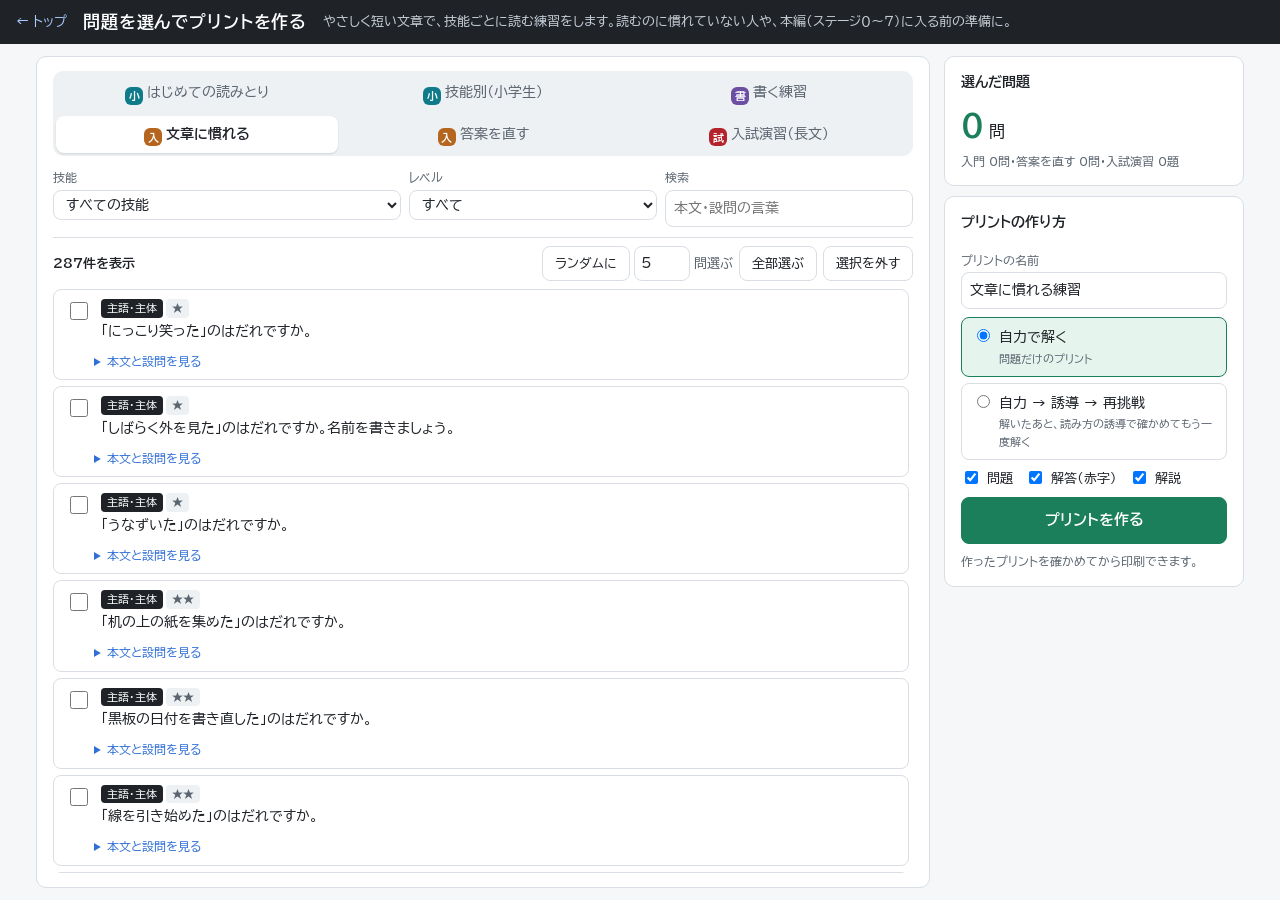
==== commit 5dfad371: "Add page support for 小学生版 skill practice and 書く練習 (data to follow) Co-Authored-By: Claude Opus 5.5 <" ====
--- a/bank.html
+++ b/bank.html
@@ -15,9 +15,9 @@
   .layout { display: grid; grid-template-columns: minmax(0, 1fr) 300px; gap: 14px; align-items: start; }
   .panel { background: var(--card); border: 1px solid var(--line); border-radius: var(--radius); padding: 14px 16px; min-width: 0; }
 
-  .tabs { display: flex; gap: 4px; padding: 3px; background: var(--soft); border-radius: 10px; margin-bottom: 12px; }
+  .tabs { display: flex; flex-wrap: wrap; gap: 4px; padding: 3px; background: var(--soft); border-radius: 10px; margin-bottom: 12px; }
   .tabs button .k { width: 18px; height: 18px; font-size: 11px; margin-right: 4px; vertical-align: -3px; }
-  .tabs button { flex: 1; font: inherit; font-size: 14px; padding: 7px 8px; border: 0; border-radius: 8px; background: transparent; color: var(--sub); cursor: pointer; }
+  .tabs button { flex: 1 1 30%; white-space: nowrap; font: inherit; font-size: 14px; padding: 7px 8px; border: 0; border-radius: 8px; background: transparent; color: var(--sub); cursor: pointer; }
   .tabs button[aria-pressed="true"] { background: #fff; color: var(--ink); font-weight: 700; box-shadow: 0 1px 2px rgba(0, 0, 0, .12); }
 
   .filters { display: grid; grid-template-columns: minmax(0, 1.4fr) minmax(0, 1fr) minmax(0, 1fr); gap: 8px; margin-bottom: 10px; }
@@ -114,6 +114,8 @@
       <section class="panel">
         <div class="tabs" role="group" aria-label="問題の種類">
           <button type="button" data-kind="kids" aria-pressed="false"><span class="k kid">小</span>はじめての読みとり</button>
+          <button type="button" data-kind="skillk" aria-pressed="false"><span class="k kid">小</span>技能別（小学生）</button>
+          <button type="button" data-kind="write" aria-pressed="false"><span class="k write">書</span>書く練習</button>
           <button type="button" data-kind="skill" aria-pressed="true"><span class="k intro">入</span>文章に慣れる</button>
           <button type="button" data-kind="kaizen" aria-pressed="false"><span class="k intro">入</span>答案を直す</button>
           <button type="button" data-kind="big" aria-pressed="false"><span class="k exam">試</span>入試演習（長文）</button>
@@ -171,6 +173,8 @@
 <script src="data/bank.js"></script>
 <script src="data/bank-plus.js"></script>
 <script src="data/kids.js"></script>
+<script src="data/bank-kids.js"></script>
+<script src="data/write.js"></script>
 <script src="assets/js/practice.js"></script>
 <script src="assets/js/bank.js"></script>
 <script src="assets/js/fit.js"></script>
--- a/assets/css/sheet.css
+++ b/assets/css/sheet.css
@@ -427,3 +427,14 @@
 .sheet.kid .genko .cell + .cell { border-inline-start: 1px solid #9a9a9a; }
 .sheet.kid .kai { font-size: 11pt; }
 ruby rt { font-size: 0.5em; }
+/* 小３・４、小５・６は少し小さく */
+.sheet.kid.b34 .sheet-body, .sheet.kid.b34 .passage { font-size: 13pt; line-height: 2.1; }
+.sheet.kid.b34 .passage p { line-height: 2.2; }
+.sheet.kid.b34 .genko .gc { block-size: 10mm; }
+.sheet.kid.b34 .genko .cell { inline-size: 10mm; block-size: 10mm; line-height: 10mm; font-size: 13pt; }
+.sheet.kid.bchu .sheet-body, .sheet.kid.bchu .passage,
+.sheet.kid.b56 .sheet-body, .sheet.kid.b56 .passage { font-size: 11.5pt; line-height: 1.95; font-family: "BIZ UDMincho", "Hiragino Mincho ProN", serif; }
+.sheet.kid.b56 .passage p, .sheet.kid.bchu .passage p { line-height: 2.05; }
+.sheet.kid.b56 .genko .gc, .sheet.kid.bchu .genko .gc { block-size: 8.5mm; }
+.sheet.kid.bchu .genko .cell, .sheet.kid.b56 .genko .cell { inline-size: 8.5mm; block-size: 8.5mm; line-height: 8.5mm; font-size: 11.5pt; }
+.sheet.kid.b56 .khint, .sheet.kid.b34 .khint { font-size: 10pt; }
--- a/assets/css/ui.css
+++ b/assets/css/ui.css
@@ -36,6 +36,7 @@
 .k.exam { background: #b4232c; }
 .k.intro { background: var(--intro); }
 .k.kid { background: var(--kid); }
+.k.write { background: #6b4fa3; }
 
 .badge { flex: none; width: 44px; height: 44px; border-radius: 10px; background: var(--ink); color: #fff; display: grid; place-items: center; font-weight: 700; font-size: 20px; }
 .stage-body { display: grid; grid-template-columns: minmax(0, 1.55fr) minmax(0, 1fr); border-top: 1px solid var(--line); }
@@ -123,7 +124,13 @@
 .rail li.exam .n { background: #b4232c; color: #fff; }
 .rail li.intro .n { background: var(--intro); color: #fff; }
 .rail li.kid .n { background: var(--kid); color: #fff; }
-.rail .sep { font-size: 11px; color: var(--sub); padding: 8px 8px 2px; font-weight: 700; }
+.rail .sep { font-size: 11px; color: var(--sub); padding: 6px 8px 0; font-weight: 700; }
+@media (min-width: 761px) {
+  .rail button { padding: 4px 8px; }
+  .rail .n { width: 26px; height: 26px; font-size: 13px; }
+  .rail .nm { font-size: 12.5px; }
+  .rail .ct { font-size: 10.5px; line-height: 1.3; }
+}
 
 .pane { padding: 16px 20px 24px; min-width: 0; }
 .pane-h { display: flex; gap: 12px; align-items: flex-start; margin-bottom: 12px; }
@@ -141,6 +148,13 @@
 .ui-page .kidpane .grp .mini { border-color: var(--kid); color: var(--kid); }
 .ui-page .kidpane .grp .mini:hover { background: var(--kid-soft); }
 .kidpane .grp li > a:first-child:hover b { color: var(--kid); }
+.groups.more2 { margin-top: 10px; grid-template-columns: repeat(auto-fill, minmax(380px, 1fr)); }
+.grp h3 .k { width: 18px; height: 18px; font-size: 11px; vertical-align: -3px; margin-right: 4px; }
+.grp h3 .more { float: right; font-weight: 400; font-size: 12px; text-decoration: none; }
+.grp .small { font-size: 12px; color: var(--sub); margin: 4px 0; }
+.grp .acts.row { margin: 6px 0; }
+.ui-page .wgrp .mini { border-color: #6b4fa3; color: #6b4fa3; }
+.wgrp h3 { color: #6b4fa3 !important; }
 .kidnote { font-size: 13px; color: var(--sub); margin: 10px 0 0; }
 .badge.exam { background: #b4232c; }
 .card { border: 1px solid var(--line); border-radius: var(--radius); background: var(--card); padding: 12px 18px 14px; }
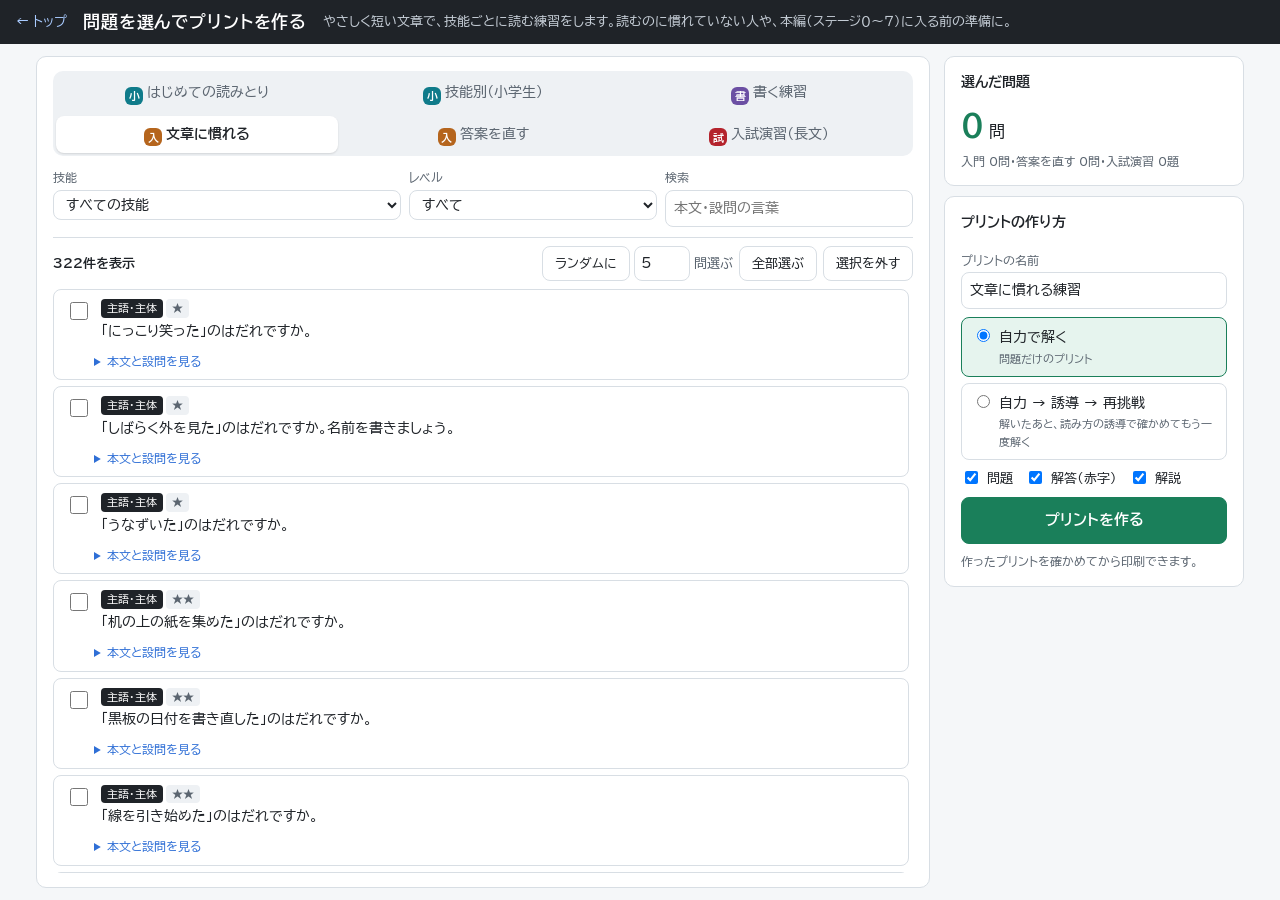
==== commit 4cb8f124: "総点検の修正、診断テスト、新形式の練習三十五問と入試演習三題を追加 - 全問を読み直して直した：入門・入試演習・小学生の読みとり・技能別（小学生版）・書く練習 - 診断テスト D-1（中学生用）・D-" ====
--- a/bank.html
+++ b/bank.html
@@ -172,6 +172,7 @@
 <script src="data/stages.js"></script>
 <script src="data/bank.js"></script>
 <script src="data/bank-plus.js"></script>
+<script src="data/bank-plus2.js"></script>
 <script src="data/kids.js"></script>
 <script src="data/bank-kids.js"></script>
 <script src="data/write.js"></script>
--- a/assets/css/ui.css
+++ b/assets/css/ui.css
@@ -49,7 +49,7 @@
 /* 解き方プリントの一覧（1行1枚） */
 .plist { list-style: none; margin: 0; padding: 0; }
 .plist a {
-  display: grid; grid-template-columns: 2.6em minmax(0, 1fr) auto; gap: 8px; align-items: baseline;
+  display: grid; grid-template-columns: 3.2em minmax(0, 1fr) auto; gap: 8px; align-items: baseline;
   padding: 7px 8px; margin: 0 -8px; border-radius: 6px; color: var(--ink); text-decoration: none;
 }
 .plist a:hover { background: var(--accent-soft); }
@@ -124,6 +124,7 @@
 .rail li.exam .n { background: #b4232c; color: #fff; }
 .rail li.intro .n { background: var(--intro); color: #fff; }
 .rail li.kid .n { background: var(--kid); color: #fff; }
+.rail li.diag .n { background: #6b4fa3; color: #fff; }
 .rail .sep { font-size: 11px; color: var(--sub); padding: 6px 8px 0; font-weight: 700; }
 @media (min-width: 761px) {
   .rail button { padding: 4px 8px; }
@@ -142,6 +143,9 @@
 /* 一覧の内容 */
 .badge.intro { background: var(--intro); }
 .badge.kid { background: var(--kid); }
+.badge.diag { background: #6b4fa3; }
+.ui-page .dcard .act { background: #6b4fa3; display: inline-flex; }
+.dcard h3 { color: #6b4fa3 !important; }
 .ui-page .kidpane .acts.row .act:not(.sub) { background: var(--kid); }
 .ui-page .kidpane .act.sub { color: var(--kid); border-color: var(--kid); }
 .kidpane .grp h3 { color: var(--kid); }
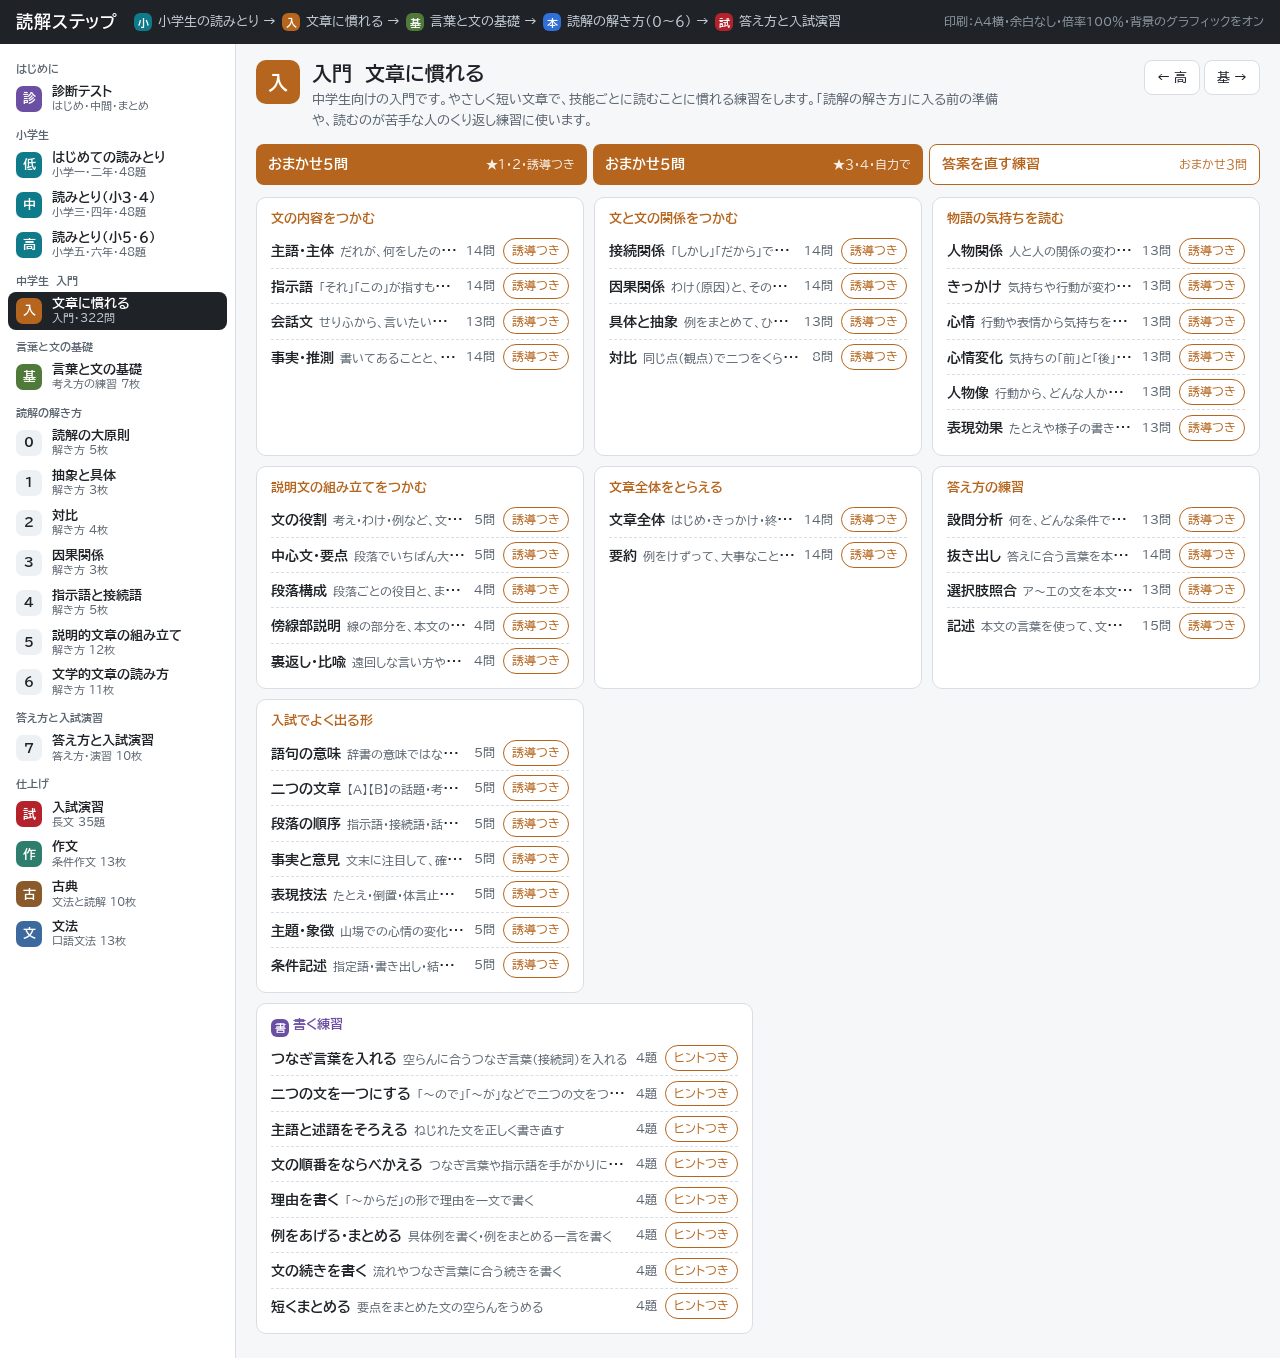
==== commit e65ed4a5: "問題を選ぶ画面をなくし、一覧のリンクからすぐプリントを作るように。言葉と文の基礎から語のパズル（もとの L-1）と熟語の漢字補充を省き、L-1〜L-7 に - bank.html：選ぶ画面を出さず、U" ====
--- a/bank.html
+++ b/bank.html
@@ -95,6 +95,10 @@
   #out-bar[hidden] { display: none; }
   /* 作ったプリントの確認画面 */
   body.previewing .ui-shell, body.previewing #mbar { display: none; }
+  /* 問題を選ぶ画面は使わない（一覧のリンクからプリントをすぐ作る） */
+  .ui-shell, #mbar { display: none !important; }
+  #out-bar .ob { font-size: 13px; color: #fff; white-space: nowrap; }
+  #out-bar select { font-size: 13px; }
   #out-bar #back-pick { background: #fff; color: var(--ink); border-color: #fff; }
   @media print {
     .ui-shell, #out-bar, #mbar { display: none !important; }
@@ -106,7 +110,7 @@
 <div class="ui-shell">
   <header class="topbar">
     <a class="back" href="index.html">← トップ</a>
-    <span class="logo">問題を選んでプリントを作る</span>
+    <span class="logo">プリントを作る</span>
     <span class="crumb" id="kind-desc"></span>
   </header>
   <div class="wrap">
@@ -160,8 +164,13 @@
 </div>
 <div id="mbar"><span class="c"><b id="mcount">0</b> 問</span><select id="mmode" aria-label="プリントの形"><option value="self">自力で解く</option><option value="guided">自力→誘導→再挑戦</option></select><button type="button" class="btn primary" id="mmake">プリントを作る</button></div>
 <div id="out-bar" hidden>
-  <button type="button" class="btn" id="back-pick">← 問題選びにもどる</button>
+  <button type="button" class="btn" id="back-pick">← 一覧にもどる</button>
   <span id="out-info"></span>
+  <select id="obar-mode" aria-label="プリントの形"><option value="self">自力で解く</option><option value="guided">自力 → 誘導 → 再挑戦</option></select>
+  <label class="ob"><input type="checkbox" id="obar-q" checked> 問題</label>
+  <label class="ob"><input type="checkbox" id="obar-a" checked> 解答</label>
+  <label class="ob"><input type="checkbox" id="obar-k" checked> 解説</label>
+  <button type="button" class="btn" id="reroll" hidden>別の問題にする</button>
   <button type="button" class="btn" id="do-print">印刷する</button>
   <span class="small">A4・横向き／余白なし／倍率100％／背景のグラフィックをオン</span>
   <span class="warn" id="out-warn"></span>
--- a/assets/css/sheet.css
+++ b/assets/css/sheet.css
@@ -438,3 +438,10 @@
 .sheet.kid.b56 .genko .gc, .sheet.kid.bchu .genko .gc { block-size: 8.5mm; }
 .sheet.kid.bchu .genko .cell, .sheet.kid.b56 .genko .cell { inline-size: 8.5mm; block-size: 8.5mm; line-height: 8.5mm; font-size: 11.5pt; }
 .sheet.kid.b56 .khint, .sheet.kid.b34 .khint { font-size: 10pt; }
+
+/* 漢文：送り仮名は字の右下、返り点は字の左下 */
+.kanbun p, .kanbun-line { letter-spacing: 0.15em; }
+.kanbun p { line-height: 2.4; }
+.kb { position: relative; }
+.kb .ko { position: absolute; top: 0.62em; right: -0.62em; font-size: 0.5em; line-height: 1.05; letter-spacing: 0; white-space: nowrap; }
+.kb .kt { position: absolute; top: 0.78em; left: -0.5em; font-size: 0.5em; line-height: 1; letter-spacing: 0; white-space: nowrap; }
--- a/assets/css/ui.css
+++ b/assets/css/ui.css
@@ -125,6 +125,10 @@
 .rail li.intro .n { background: var(--intro); color: #fff; }
 .rail li.kid .n { background: var(--kid); color: #fff; }
 .rail li.diag .n { background: #6b4fa3; color: #fff; }
+.rail li.saku .n { background: #2f7d6d; color: #fff; }
+.rail li.koten .n { background: #8a5a2b; color: #fff; }
+.rail li.bunpo .n { background: #3d6a9e; color: #fff; }
+.rail li.kiso .n { background: #4f7a3a; color: #fff; }
 .rail .sep { font-size: 11px; color: var(--sub); padding: 6px 8px 0; font-weight: 700; }
 @media (min-width: 761px) {
   .rail button { padding: 4px 8px; }
@@ -144,7 +148,17 @@
 .badge.intro { background: var(--intro); }
 .badge.kid { background: var(--kid); }
 .badge.diag { background: #6b4fa3; }
+.badge.saku { background: #2f7d6d; }
+.k.saku { background: #2f7d6d; color: #fff; }
+.badge.koten { background: #8a5a2b; }
+.k.koten { background: #8a5a2b; color: #fff; }
+.badge.bunpo { background: #3d6a9e; }
+.k.bunpo { background: #3d6a9e; color: #fff; }
+.badge.kiso { background: #4f7a3a; }
+.k.kiso { background: #4f7a3a; color: #fff; }
 .ui-page .dcard .act { background: #6b4fa3; display: inline-flex; }
+.ui-page .dcard .act.sub { background: #f1ecf8; color: #4b3578; border-color: #c9bce3; }
+.ui-page .dcard .act.sub small { color: #6b4fa3; }
 .dcard h3 { color: #6b4fa3 !important; }
 .ui-page .kidpane .acts.row .act:not(.sub) { background: var(--kid); }
 .ui-page .kidpane .act.sub { color: var(--kid); border-color: var(--kid); }
@@ -199,3 +213,14 @@
   .pane { padding: 12px 16px 20px; }
   .pane-h .nav { display: none; }
 }
+
+/* 解き方プリントの「別の文章で練習」リンク */
+.plist li .drl { display: block; padding: 0 0 6px 4.2em; font-size: 12px; color: var(--muted, #666); }
+.plist li .drl a { display: inline-block; min-width: 1.8em; margin-left: 4px; padding: 0 4px; text-align: center; border: 1px solid #c8d3e6; border-radius: 4px; color: #2b5fb4; text-decoration: none; }
+.plist li .drl a:hover { background: #eef3fb; }
+
+/* 文章の種類（説明文・論説文）の印と、ステージ５の見出し */
+.gtag { display: inline-block; margin-right: 6px; padding: 0 5px; border-radius: 3px; font-size: 11px; line-height: 1.6; color: #fff; background: #888; }
+.gtag.g-set { background: #2f7d6d; }
+.gtag.g-ron { background: #9a4f2f; }
+.plist li.gsep { column-span: all; break-after: avoid; margin: 10px 0 2px; padding-bottom: 2px; border-bottom: 1px solid #dde3ec; font-weight: bold; font-size: 13px; color: #445; list-style: none; }
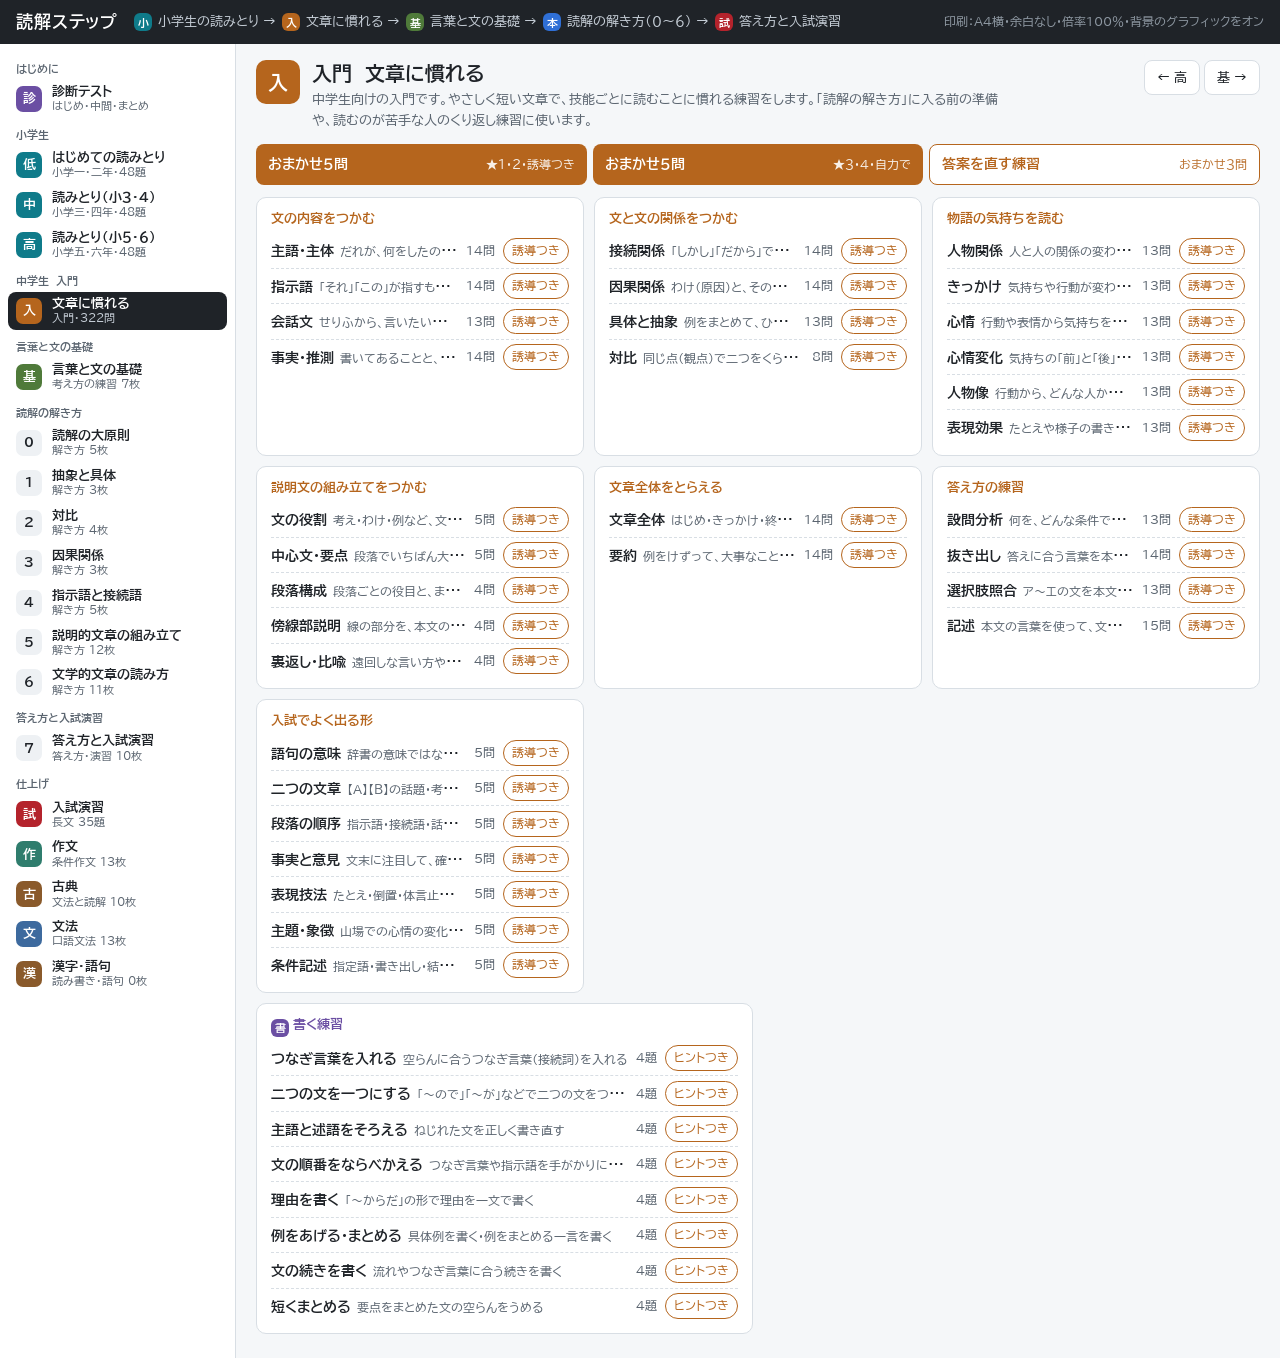
==== commit 0ec5a935: "千葉県の過去問を参考にした追加の準備：「漢字・語句」の欄（ステージＪ）と、新しいプリント用のファイルを用意する Co-Authored-By: Claude Opus 5.5 <noreply@ant" ====
--- a/bank.html
+++ b/bank.html
@@ -182,6 +182,7 @@
 <script src="data/bank.js"></script>
 <script src="data/bank-plus.js"></script>
 <script src="data/bank-plus2.js"></script>
+<script src="data/bank-chiba.js"></script>
 <script src="data/kids.js"></script>
 <script src="data/bank-kids.js"></script>
 <script src="data/write.js"></script>
--- a/assets/css/sheet.css
+++ b/assets/css/sheet.css
@@ -219,7 +219,7 @@
 /* （　　）型の書き込み欄 */
 .blank {
   display: inline-block; position: relative;
-  block-size: 1.9em;
+  block-size: 2.6em;
   border: 1px solid var(--rule);
   vertical-align: middle;
   margin-inline: .15em;
@@ -229,7 +229,7 @@
 .blank > .a {
   position: absolute; inset: 0;
   padding-block-start: .25em;
-  font-size: .82em; line-height: 2.25em;
+  font-size: .82em; line-height: 3.1em;
   white-space: nowrap; overflow: visible;
 }
 .blank > .lbl {
@@ -381,7 +381,7 @@
 table.tbl { border-collapse: collapse; font-size: 9.5pt; line-height: 1.6; text-indent: 0; }
 table.tbl th, table.tbl td { border: 1px solid var(--rule); padding: 1.5mm 1mm; vertical-align: top; }
 table.tbl th { background: var(--soft); font-family: "BIZ UDPGothic", sans-serif; font-weight: bold; }
-table.tbl td.tw { block-size: 2.8em; }
+table.tbl td.tw { block-size: 3.4em; }
 table.tbl td.tw { position: relative; }
 table.tbl td.tw .a { position: absolute; inset: 1mm; font-size: 9pt; line-height: 1.5; }
 
--- a/assets/css/ui.css
+++ b/assets/css/ui.css
@@ -128,6 +128,7 @@
 .rail li.saku .n { background: #2f7d6d; color: #fff; }
 .rail li.koten .n { background: #8a5a2b; color: #fff; }
 .rail li.bunpo .n { background: #3d6a9e; color: #fff; }
+.rail li.kanji .n { background: #8a5a2b; color: #fff; }
 .rail li.kiso .n { background: #4f7a3a; color: #fff; }
 .rail .sep { font-size: 11px; color: var(--sub); padding: 6px 8px 0; font-weight: 700; }
 @media (min-width: 761px) {
@@ -154,6 +155,8 @@
 .k.koten { background: #8a5a2b; color: #fff; }
 .badge.bunpo { background: #3d6a9e; }
 .k.bunpo { background: #3d6a9e; color: #fff; }
+.badge.kanji { background: #8a5a2b; }
+.k.kanji { background: #8a5a2b; color: #fff; }
 .badge.kiso { background: #4f7a3a; }
 .k.kiso { background: #4f7a3a; color: #fff; }
 .ui-page .dcard .act { background: #6b4fa3; display: inline-flex; }
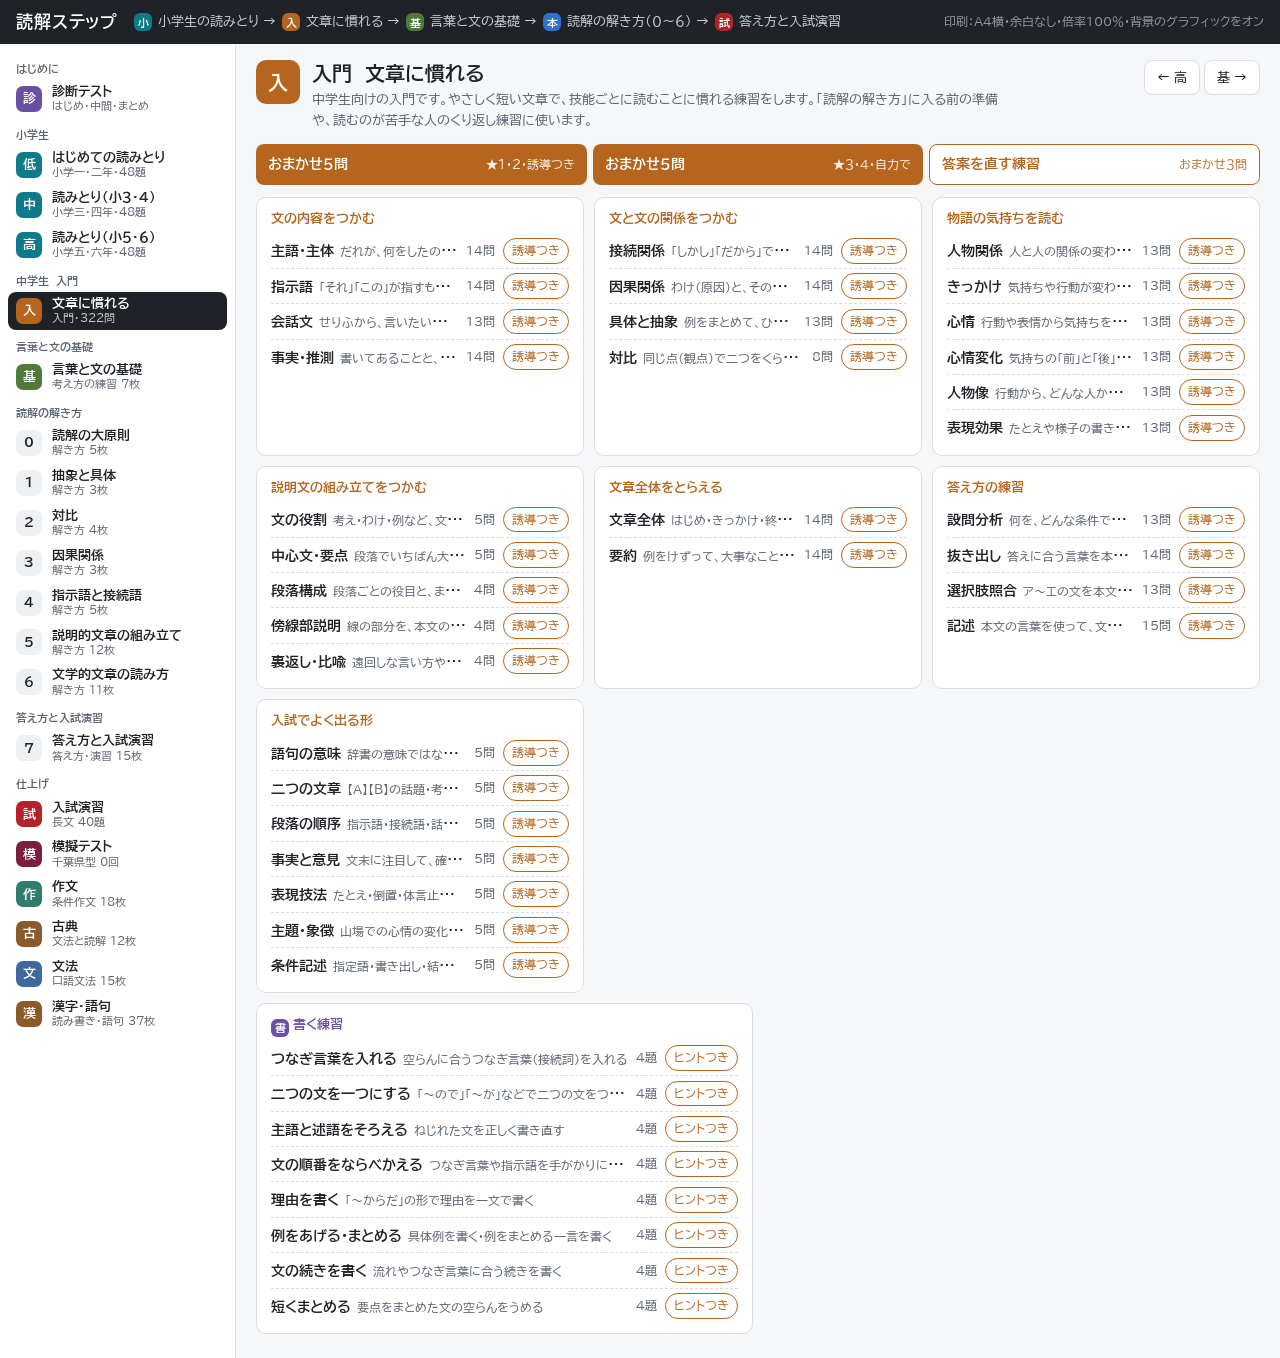
==== commit 93994a74: "入門・入試演習の画面にも「問題を消す」（入門は問題ごと、入試演習は問いごと。番号をつけ直し、URL に残す） Co-Authored-By: Claude Opus 5.5 <noreply@anth" ====
--- a/bank.html
+++ b/bank.html
@@ -98,6 +98,8 @@
   /* 問題を選ぶ画面は使わない（一覧のリンクからプリントをすぐ作る） */
   .ui-shell, #mbar { display: none !important; }
   #out-bar .ob { font-size: 13px; color: #fff; white-space: nowrap; }
+  #out-bar .ob-del { padding: 3px 8px; border-radius: 6px; background: #33383e; }
+  #out-bar .ob-del:has(input:checked) { background: #b42318; }
   #out-bar select { font-size: 13px; }
   #out-bar #back-pick { background: #fff; color: var(--ink); border-color: #fff; }
   @media print {
@@ -171,6 +173,8 @@
   <label class="ob"><input type="checkbox" id="obar-a" checked> 解答</label>
   <label class="ob"><input type="checkbox" id="obar-k" checked> 解説</label>
   <button type="button" class="btn" id="reroll" hidden>別の問題にする</button>
+  <label class="ob ob-del" title="オンにすると、問題ごとに × が出ます。× で消すと、番号をつけ直します"><input type="checkbox" id="obar-del"> 問題を消す</label>
+  <button type="button" class="btn" id="obar-undo" hidden style="background:#4a5058;border-color:#4a5058">消した問題を元にもどす</button>
   <button type="button" class="btn" id="do-print">印刷する</button>
   <span class="small">A4・横向き／余白なし／倍率100％／背景のグラフィックをオン</span>
   <span class="warn" id="out-warn"></span>
--- a/assets/css/sheet.css
+++ b/assets/css/sheet.css
@@ -46,6 +46,31 @@
   background: #2f81f7; color: #fff; cursor: pointer;
 }
 .toolbar .warn { color: #ffb4b4; font-weight: bold; width: 100%; }
+.toolbar .tb-pair { padding: 4px 10px; border-radius: 6px; background: #33383e; }
+.toolbar .tb-pair:has(input:checked) { background: #4a5058; }
+.round-h { font-family: "BIZ UDPGothic", sans-serif; font-weight: bold; font-size: 11pt; padding: .5mm 1.5mm; margin-inline-end: 2mm; background: #8a5a2b; color: #fff; border-radius: 1mm; }
+div.round-h { display: inline-block; margin-block: 1mm; }
+/* 二回分を一枚に：行の間を少しつめる */
+.pair-on .jk-item { margin-block-start: .6mm; font-size: 10.5pt; line-height: 1.8; }
+.pair-on .jk-note { padding-block: 1mm; font-size: 8.5pt; line-height: 1.5; }
+.pair-on .sheet-body > * { margin-block-end: 2mm; }
+.pair-on .jk-sq { inline-size: 11.5mm; block-size: 11.5mm; }
+.pair-on .jk-sq > .a { line-height: 11.5mm; font-size: 17pt; }
+.pair-on .jk-yomi .blank { block-size: 2.2em; }
+.toolbar .tb-del { padding: 4px 10px; border-radius: 6px; background: #33383e; }
+.toolbar .tb-del:has(input:checked) { background: #b42318; }
+.toolbar button.tb-undo { padding: 4px 12px; background: #4a5058; font-size: 13px; }
+/* 問題を消すモード：まとまりごとに × ボタン */
+.del-on .sheet-body [data-bi], .del-on .sheet-body [data-del] { position: relative; outline: 1px dashed transparent; }
+.del-on .sheet-body [data-bi]:hover, .del-on .sheet-body [data-del]:hover { outline-color: #d92d20; background: rgba(217, 45, 32, .05); }
+.del-x {
+  position: absolute; inset-block-start: -2mm; inset-inline-start: -2mm; z-index: 5;
+  writing-mode: horizontal-tb; inline-size: 7mm; block-size: 7mm; padding: 0;
+  border: 0; border-radius: 50%; background: #d92d20; color: #fff;
+  font: bold 14px/7mm "BIZ UDPGothic", sans-serif; text-align: center; cursor: pointer;
+  box-shadow: 0 1px 3px rgba(0, 0, 0, .3);
+}
+@media print { .del-x { display: none !important; } }
 .toolbar .note { color: #aeb7c0; font-size: 12px; }
 .toolbar :focus-visible { outline: 2px solid #a9cbff; outline-offset: 2px; }
 
--- a/assets/css/ui.css
+++ b/assets/css/ui.css
@@ -129,6 +129,7 @@
 .rail li.koten .n { background: #8a5a2b; color: #fff; }
 .rail li.bunpo .n { background: #3d6a9e; color: #fff; }
 .rail li.kanji .n { background: #8a5a2b; color: #fff; }
+.rail li.mogi .n { background: #7a1f3d; color: #fff; }
 .rail li.kiso .n { background: #4f7a3a; color: #fff; }
 .rail .sep { font-size: 11px; color: var(--sub); padding: 6px 8px 0; font-weight: 700; }
 @media (min-width: 761px) {
@@ -157,6 +158,8 @@
 .k.bunpo { background: #3d6a9e; color: #fff; }
 .badge.kanji { background: #8a5a2b; }
 .k.kanji { background: #8a5a2b; color: #fff; }
+.badge.mogi { background: #7a1f3d; }
+.k.mogi { background: #7a1f3d; color: #fff; }
 .badge.kiso { background: #4f7a3a; }
 .k.kiso { background: #4f7a3a; color: #fff; }
 .ui-page .dcard .act { background: #6b4fa3; display: inline-flex; }
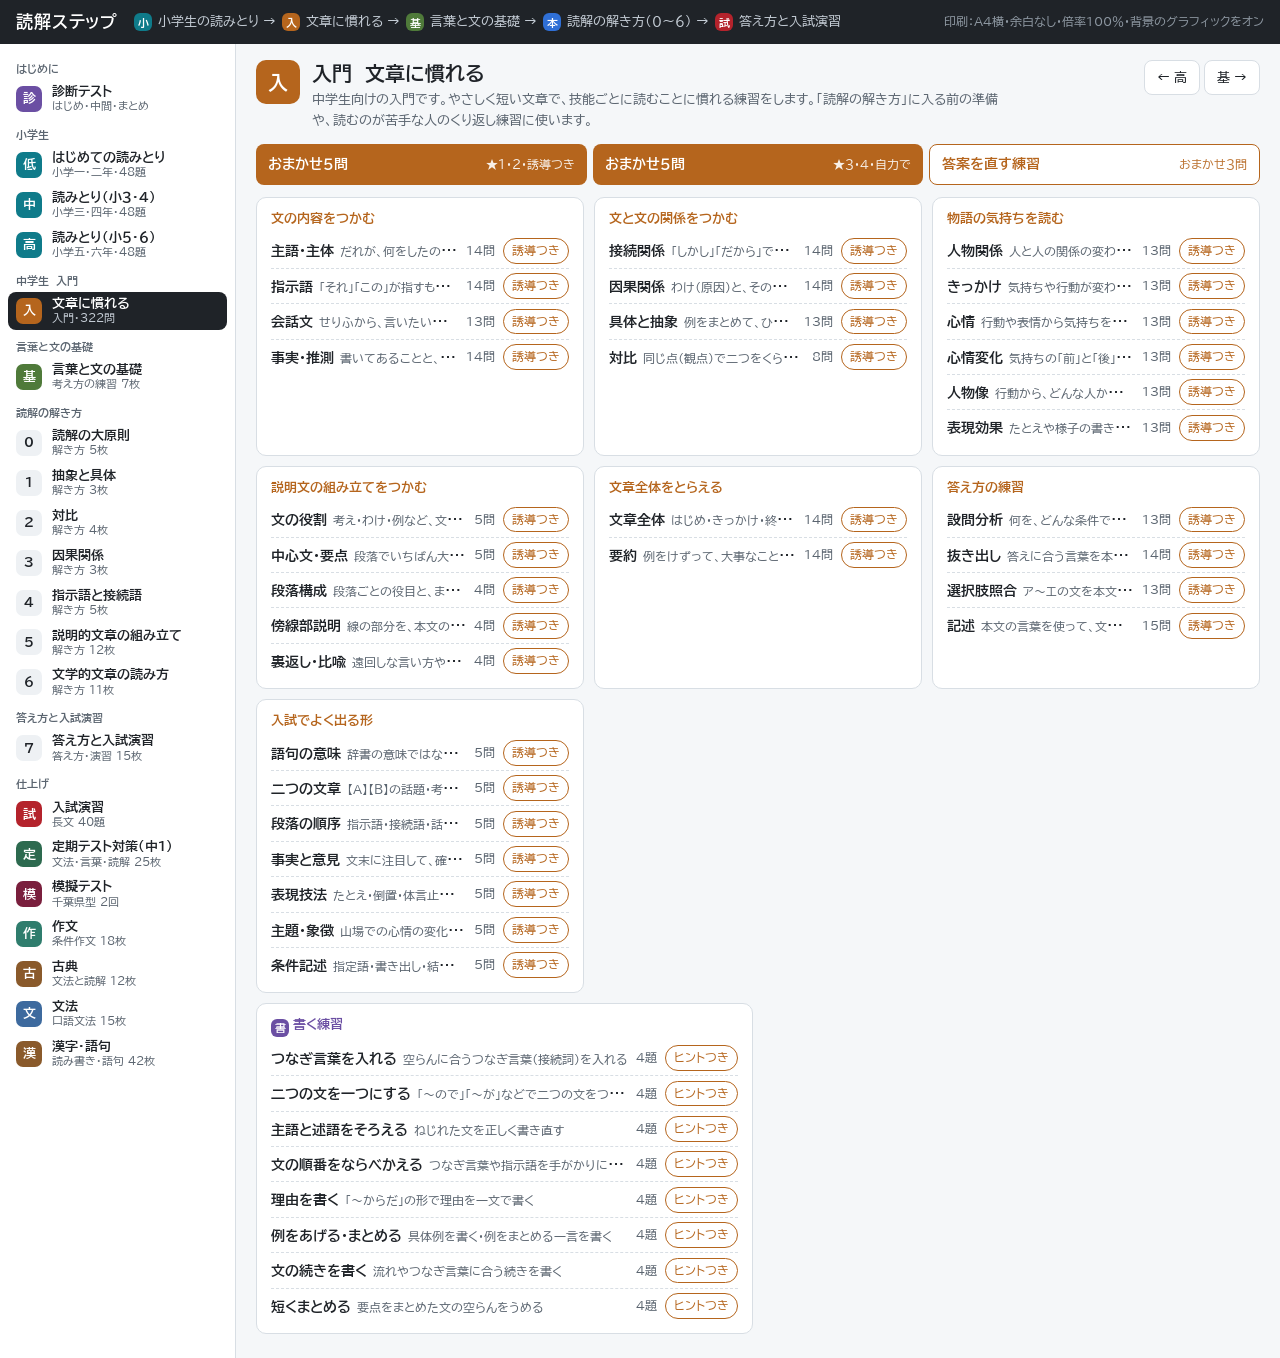
==== commit dde4b564: "全国の公立入試の問題集を参考にした追加の準備（本番の長さの入試演習・表現・漢字の知識・作文・古文の読み比べのファイル） Co-Authored-By: Claude Opus 5.5 <noreply" ====
--- a/bank.html
+++ b/bank.html
@@ -187,6 +187,10 @@
 <script src="data/bank-plus.js"></script>
 <script src="data/bank-plus2.js"></script>
 <script src="data/bank-chiba.js"></script>
+<script src="data/bank-z1.js"></script>
+<script src="data/bank-z2.js"></script>
+<script src="data/bank-z3.js"></script>
+<script src="data/bank-z4.js"></script>
 <script src="data/kids.js"></script>
 <script src="data/bank-kids.js"></script>
 <script src="data/write.js"></script>
--- a/assets/css/ui.css
+++ b/assets/css/ui.css
@@ -53,7 +53,7 @@
   padding: 7px 8px; margin: 0 -8px; border-radius: 6px; color: var(--ink); text-decoration: none;
 }
 .plist a:hover { background: var(--accent-soft); }
-.plist .pid { font-weight: 700; color: var(--learn); font-variant-numeric: tabular-nums; }
+.plist .pid { font-weight: 700; color: var(--learn); font-variant-numeric: tabular-nums; white-space: nowrap; }
 .plist .pt { font-weight: 700; font-size: 14px; }
 .plist .ps { display: block; font-size: 12px; color: var(--sub); font-weight: 400; }
 .lv { display: inline-flex; gap: 1px; }
@@ -130,6 +130,7 @@
 .rail li.bunpo .n { background: #3d6a9e; color: #fff; }
 .rail li.kanji .n { background: #8a5a2b; color: #fff; }
 .rail li.mogi .n { background: #7a1f3d; color: #fff; }
+.rail li.teiki .n { background: #2d6a4f; color: #fff; }
 .rail li.kiso .n { background: #4f7a3a; color: #fff; }
 .rail .sep { font-size: 11px; color: var(--sub); padding: 6px 8px 0; font-weight: 700; }
 @media (min-width: 761px) {
@@ -160,6 +161,8 @@
 .k.kanji { background: #8a5a2b; color: #fff; }
 .badge.mogi { background: #7a1f3d; }
 .k.mogi { background: #7a1f3d; color: #fff; }
+.badge.teiki { background: #2d6a4f; }
+.k.teiki { background: #2d6a4f; color: #fff; }
 .badge.kiso { background: #4f7a3a; }
 .k.kiso { background: #4f7a3a; color: #fff; }
 .ui-page .dcard .act { background: #6b4fa3; display: inline-flex; }
